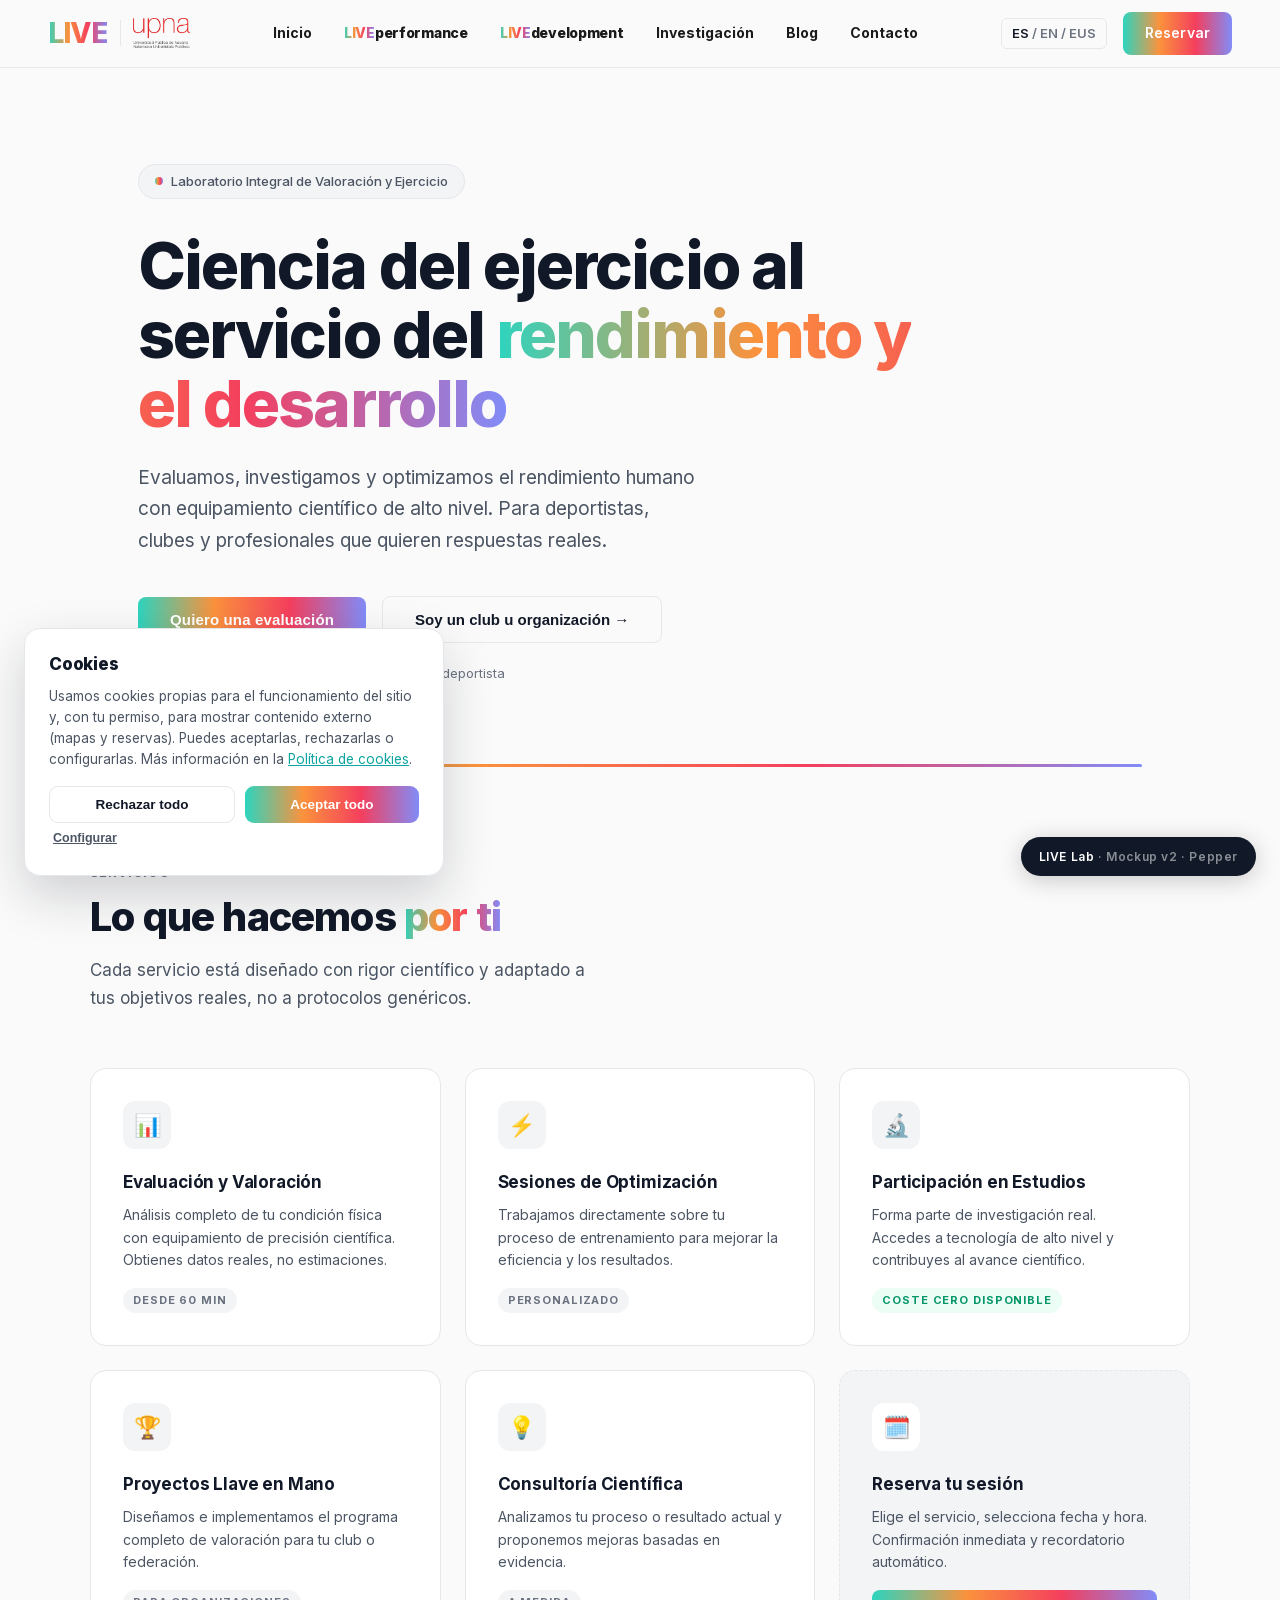
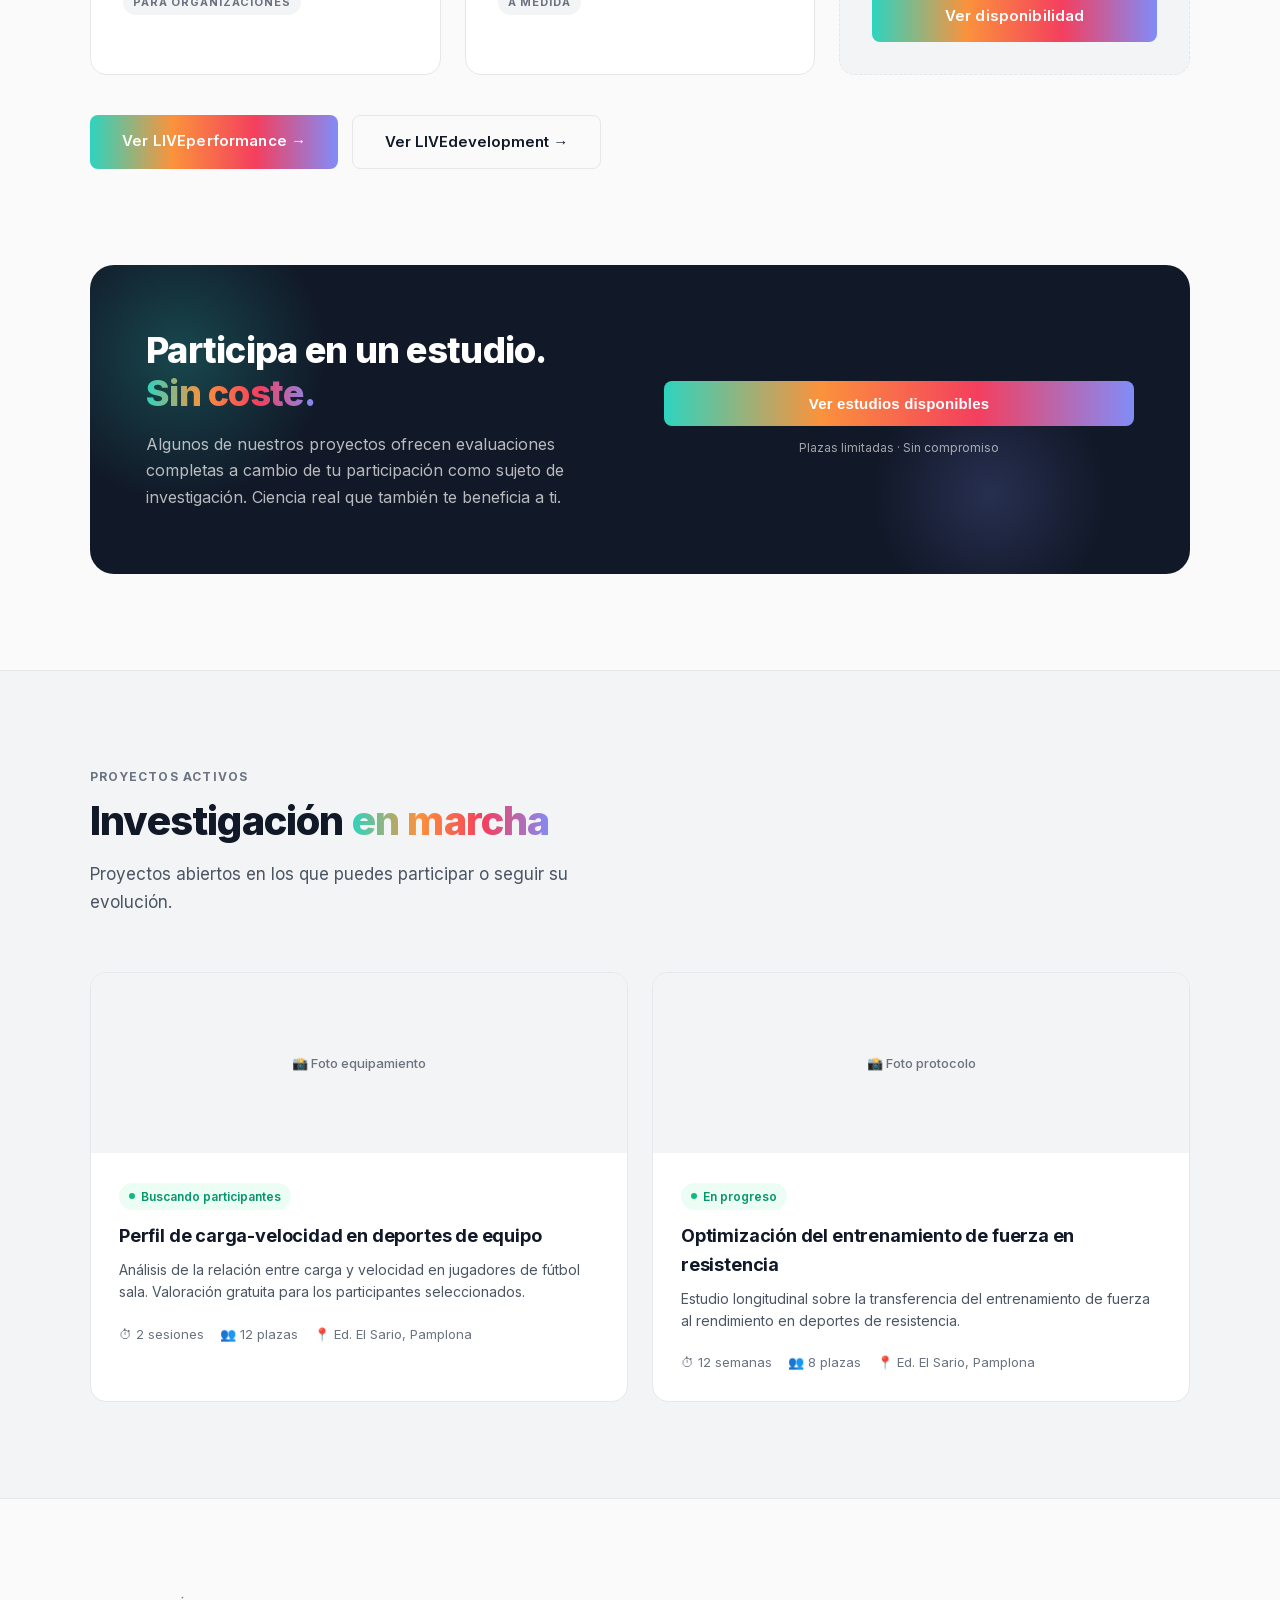
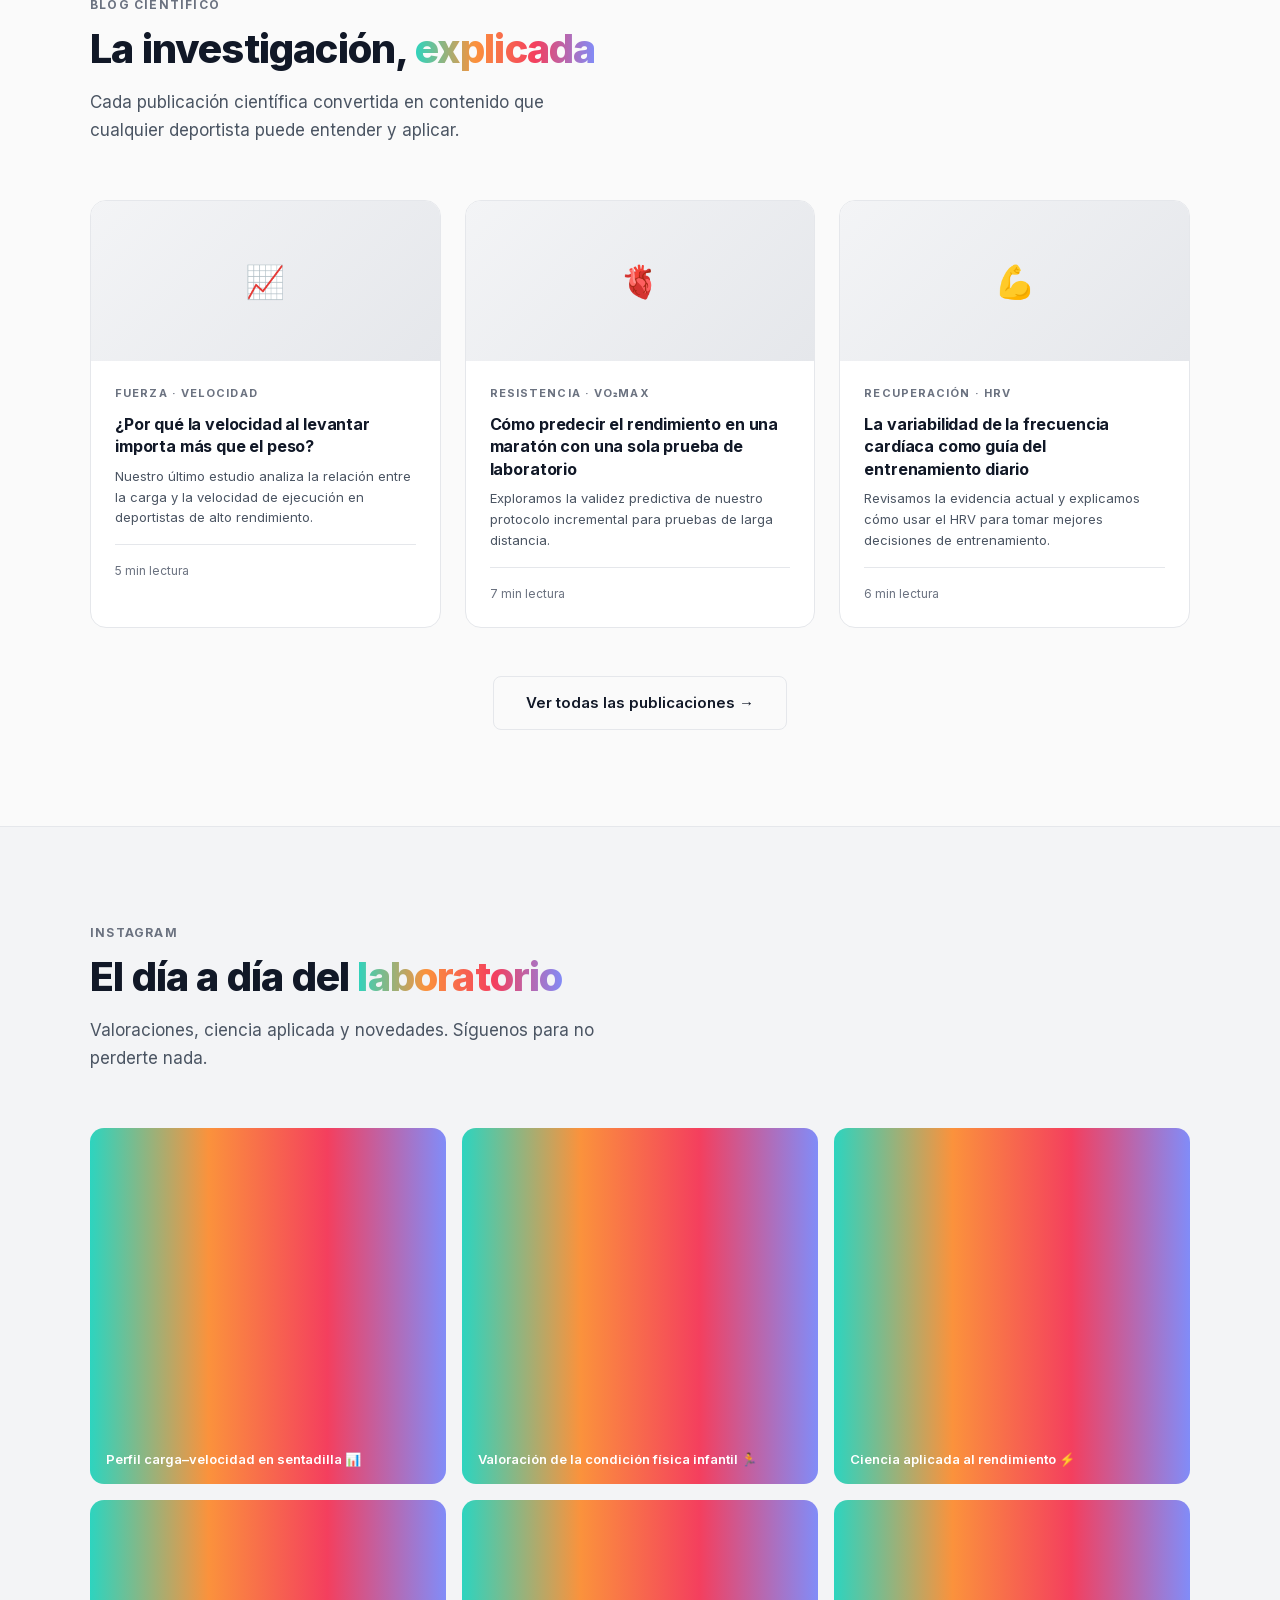
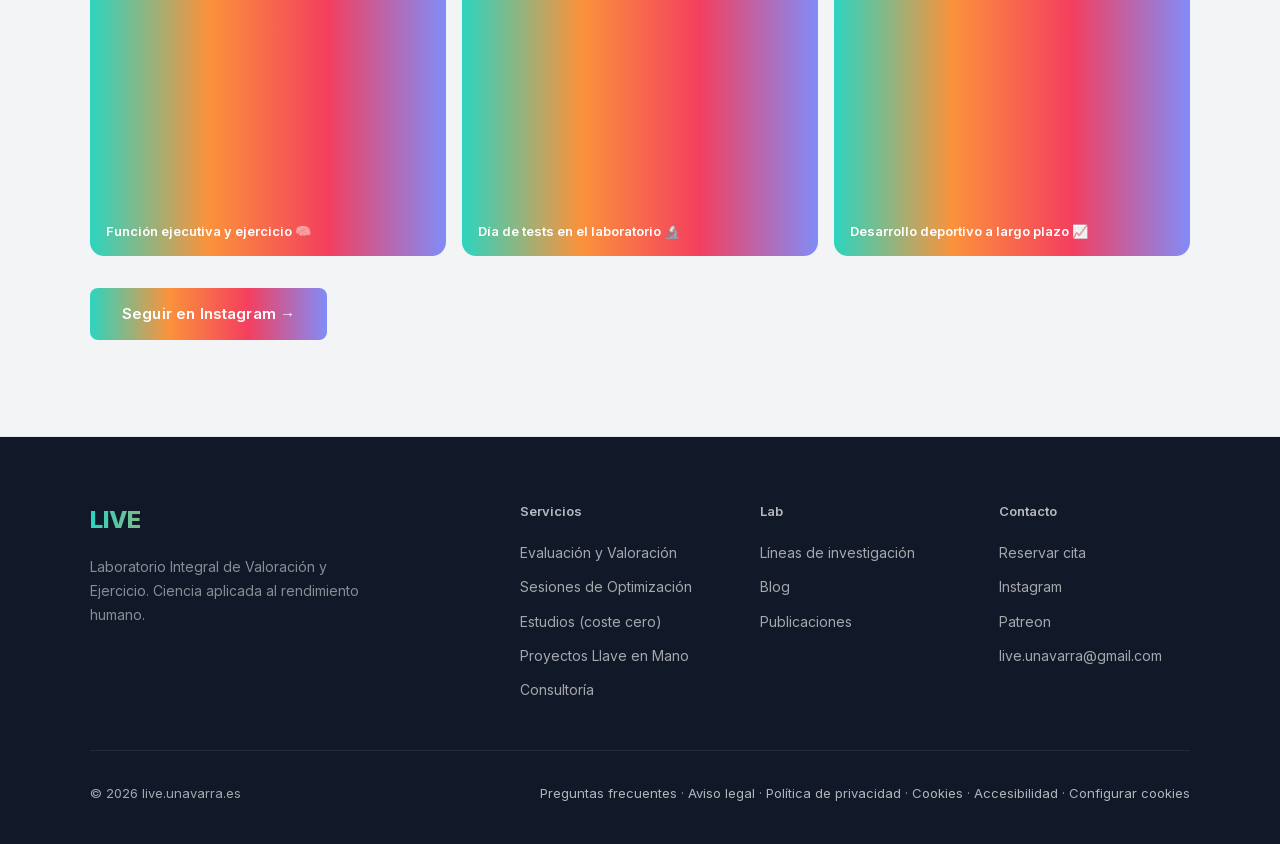
==== index.html @ 23953966 "Initial commit: sitio LIVE Lab (UPNA), bilingüe ES/EN Web estática para live.unavarra.es. noindex/no" ====
<!DOCTYPE html>
<html lang="es">
<head>
<meta charset="UTF-8">
<meta name="viewport" content="width=device-width, initial-scale=1.0">
<title>LIVE Lab · Valoración y rendimiento deportivo en Pamplona (Navarra)</title>
<meta name="description" content="Laboratorio Integral de Valoración y Ejercicio (UPNA). Valoración fisiológica, optimización del rendimiento, consultoría e investigación aplicada al deporte en Pamplona, Navarra.">
<meta name="robots" content="noindex,nofollow">
<meta name="theme-color" content="#2DD4BF">
<link rel="canonical" href="https://live.unavarra.es/">
<link rel="icon" href="favicon.svg" type="image/svg+xml">
<!-- Open Graph -->
<meta property="og:type" content="website">
<meta property="og:site_name" content="LIVE Lab">
<meta property="og:locale" content="es_ES">
<meta property="og:locale:alternate" content="en_US">
<meta property="og:url" content="https://live.unavarra.es/">
<meta property="og:title" content="LIVE Lab · Valoración y rendimiento deportivo en Pamplona">
<meta property="og:description" content="Ciencia aplicada al rendimiento humano: valoración fisiológica, optimización del rendimiento, consultoría e investigación. UPNA, Navarra.">
<meta property="og:image" content="https://live.unavarra.es/og-image.png">
<!-- Twitter -->
<meta name="twitter:card" content="summary_large_image">
<meta name="twitter:title" content="LIVE Lab · Valoración y rendimiento deportivo">
<meta name="twitter:description" content="Ciencia aplicada al rendimiento humano. Laboratorio Integral de Valoración y Ejercicio (UPNA), Pamplona.">
<meta name="twitter:image" content="https://live.unavarra.es/og-image.png">
<!-- Structured data -->
<script type="application/ld+json">
{
  "@context": "https://schema.org",
  "@graph": [
    {
      "@type": "SportsActivityLocation",
      "@id": "https://live.unavarra.es/#lab",
      "name": "LIVE Lab — Laboratorio Integral de Valoración y Ejercicio",
      "alternateName": "LIVE Lab",
      "url": "https://live.unavarra.es/",
      "image": "https://live.unavarra.es/og-image.png",
      "description": "Laboratorio de valoración fisiológica, optimización del rendimiento, consultoría e investigación aplicada al deporte.",
      "parentOrganization": { "@type": "CollegeOrUniversity", "name": "Universidad Pública de Navarra" },
      "address": {
        "@type": "PostalAddress",
        "streetAddress": "Campus de Arrosadía",
        "addressLocality": "Pamplona",
        "addressRegion": "Navarra",
        "postalCode": "31006",
        "addressCountry": "ES"
      },
      "areaServed": { "@type": "AdministrativeArea", "name": "Navarra" },
      "knowsLanguage": ["es", "en"]
    },
    {
      "@type": "WebSite",
      "@id": "https://live.unavarra.es/#website",
      "url": "https://live.unavarra.es/",
      "name": "LIVE Lab",
      "inLanguage": "es",
      "publisher": { "@id": "https://live.unavarra.es/#lab" }
    }
  ]
}
</script>
<link rel="stylesheet" href="fonts.css">
<link rel="manifest" href="site.webmanifest">
<link rel="apple-touch-icon" href="icon-180.png">
<style>
  *, *::before, *::after { box-sizing: border-box; margin: 0; padding: 0; }

  :root {
    --teal:    #2DD4BF;
    --orange:  #FB923C;
    --coral:   #F43F5E;
    --blue:    #818CF8;
    --white:   #FAFAFA;
    --gray-50: #F3F4F6;
    --gray-100:#E5E7EB;
    --gray-200:#E5E7EB;
    --gray-400:#6B7280;
    --gray-600:#4B5563;
    --gray-900:#111827;
    --gradient: linear-gradient(90deg, var(--teal), var(--orange), var(--coral), var(--blue));
  }

  html { scroll-behavior: smooth; }
  [id] { scroll-margin-top: 88px; }   /* offset for the sticky nav */

  body {
    font-family: 'Inter', sans-serif;
    background: var(--white);
    color: var(--gray-900);
    line-height: 1.6;
  }

  /* ── GRADIENT UTILS ── */
  .grad-text {
    background: var(--gradient);
    -webkit-background-clip: text;
    -webkit-text-fill-color: transparent;
    background-clip: text;
  }
  .grad-bar {
    height: 3px;
    background: var(--gradient);
    border-radius: 2px;
  }
  .grad-btn {
    background: var(--gradient);
    color: white;
    border: none;
    padding: 14px 32px;
    border-radius: 8px;
    font-size: 15px;
    font-weight: 600;
    cursor: pointer;
    letter-spacing: 0.01em;
    transition: opacity .2s;
  }
  .grad-btn:hover { opacity: .88; }

  /* ── NAV ── */
  nav {
    position: sticky;
    top: 0;
    z-index: 100;
    background: rgba(250,250,250,.92);
    backdrop-filter: blur(12px);
    border-bottom: 1px solid var(--gray-100);
    padding: 0 48px;
    display: flex;
    align-items: center;
    justify-content: space-between;
    height: 68px;
  }
  .nav-logo {
    font-size: 28px;
    font-weight: 800;
    letter-spacing: -0.03em;
    text-decoration: none;
  }
  .nav-brandlock { display: flex; align-items: center; gap: 12px; }
  .nav-divider { width: 1px; height: 26px; background: var(--gray-100); }
  .nav-upna { height: 30px; width: auto; display: block; }
  .nav-links {
    display: flex;
    gap: 32px;
    list-style: none;
    font-size: 14px;
    font-weight: 700;
    color: #1A1A1A;
  }
  .nav-links a { text-decoration: none; color: inherit; transition: color .15s; }
  .nav-links a:hover { color: var(--gray-900); }
  .nav-links a.nav-brand { font-weight: 800; letter-spacing: -.02em; }
  .nav-links a.nav-brand .sfx { color: #1A1A1A; }
  .nav-right {
    display: flex;
    align-items: center;
    gap: 16px;
  }
  .lang-toggle {
    font-size: 13px;
    font-weight: 600;
    color: var(--gray-400);
    cursor: pointer;
    padding: 4px 10px;
    border: 1px solid var(--gray-100);
    border-radius: 6px;
    user-select: none;
  }
  .lang-toggle .active { color: var(--gray-900); }
  /* hamburger (mobile only) */
  .nav-toggle {
    display: none;
    flex-direction: column;
    gap: 5px;
    background: none;
    border: none;
    cursor: pointer;
    padding: 8px;
  }
  .nav-toggle span {
    width: 22px; height: 2px;
    background: var(--gray-900);
    border-radius: 2px;
    transition: transform .25s, opacity .25s;
  }
  .nav-toggle.open span:nth-child(1) { transform: translateY(7px) rotate(45deg); }
  .nav-toggle.open span:nth-child(2) { opacity: 0; }
  .nav-toggle.open span:nth-child(3) { transform: translateY(-7px) rotate(-45deg); }

  /* ── HERO ── */
  .hero {
    padding: 96px 48px 80px;
    max-width: 1100px;
    margin: 0 auto;
  }
  .hero-badge {
    display: inline-flex;
    align-items: center;
    gap: 8px;
    background: var(--gray-50);
    border: 1px solid var(--gray-100);
    border-radius: 100px;
    padding: 6px 16px;
    font-size: 13px;
    font-weight: 500;
    color: var(--gray-600);
    margin-bottom: 32px;
  }
  .hero-badge::before {
    content: '';
    width: 8px; height: 8px;
    border-radius: 50%;
    background: var(--gradient);
  }
  .hero h1 {
    font-size: 64px;
    font-weight: 800;
    line-height: 1.08;
    letter-spacing: -0.03em;
    max-width: 780px;
    margin-bottom: 24px;
  }
  .hero p {
    font-size: 19px;
    color: var(--gray-600);
    max-width: 560px;
    margin-bottom: 40px;
    line-height: 1.65;
  }
  .hero-ctas {
    display: flex;
    gap: 16px;
    align-items: center;
    flex-wrap: wrap;
  }
  .btn-outline {
    padding: 14px 32px;
    border-radius: 8px;
    border: 1.5px solid var(--gray-200);
    background: transparent;
    font-size: 15px;
    font-weight: 600;
    color: var(--gray-900);
    cursor: pointer;
    transition: border-color .15s;
  }
  .btn-outline:hover { border-color: var(--gray-400); }
  .hero-note {
    margin-top: 20px;
    font-size: 13px;
    color: var(--gray-400);
    display: flex;
    align-items: center;
    gap: 6px;
  }

  /* ── GRAD DIVIDER ── */
  .section-divider {
    max-width: 1100px;
    margin: 0 auto;
    padding: 0 48px;
  }

  /* ── SECTIONS ── */
  section {
    padding: 96px 48px;
  }
  .section-inner {
    max-width: 1100px;
    margin: 0 auto;
  }
  /* ── INSTAGRAM FEED ── */
  .ig-grid { display: grid; grid-template-columns: repeat(3, 1fr); gap: 16px; }
  .ig-item { position: relative; aspect-ratio: 1/1; border-radius: 14px; overflow: hidden; display: block; background: var(--gray-100); text-decoration: none; }
  .ig-item img { width: 100%; height: 100%; object-fit: cover; display: block; transition: transform .3s; }
  .ig-item:hover img { transform: scale(1.04); }
  .ig-ph { width: 100%; height: 100%; display: flex; align-items: flex-end; padding: 16px; color: #fff; font-size: 13px; font-weight: 600; line-height: 1.4; background: var(--gradient); }
  .ig-item .ig-cap { position: absolute; inset: 0; display: flex; align-items: flex-end; padding: 14px; font-size: 12px; line-height: 1.4; color: #fff; background: linear-gradient(to top, rgba(0,0,0,.55), rgba(0,0,0,0) 55%); opacity: 0; transition: opacity .2s; }
  .ig-item:hover .ig-cap { opacity: 1; }
  @media (max-width: 560px) { .ig-grid { grid-template-columns: repeat(2, 1fr); } }
  .section-label {
    font-size: 12px;
    font-weight: 700;
    letter-spacing: 0.1em;
    text-transform: uppercase;
    color: var(--gray-400);
    margin-bottom: 12px;
  }
  .section-title {
    font-size: 40px;
    font-weight: 800;
    letter-spacing: -0.02em;
    line-height: 1.15;
    margin-bottom: 16px;
  }
  .section-sub {
    font-size: 17px;
    color: var(--gray-600);
    max-width: 520px;
    margin-bottom: 56px;
    line-height: 1.65;
  }

  /* ── SERVICES ── */
  .services-grid {
    display: grid;
    grid-template-columns: repeat(3, 1fr);
    gap: 24px;
  }
  .service-card {
    background: white;
    border: 1px solid var(--gray-100);
    border-radius: 16px;
    padding: 32px;
    transition: box-shadow .2s, transform .2s;
    cursor: pointer;
  }
  .service-card:hover {
    box-shadow: 0 8px 32px rgba(0,0,0,.06);
    transform: translateY(-2px);
  }
  .service-icon {
    width: 48px; height: 48px;
    border-radius: 12px;
    background: var(--gray-50);
    display: flex;
    align-items: center;
    justify-content: center;
    font-size: 22px;
    margin-bottom: 20px;
  }
  .service-card h3 {
    font-size: 17px;
    font-weight: 700;
    margin-bottom: 8px;
    letter-spacing: -0.01em;
  }
  .service-card p {
    font-size: 14px;
    color: var(--gray-600);
    line-height: 1.6;
  }
  .service-tag {
    display: inline-block;
    margin-top: 16px;
    font-size: 11px;
    font-weight: 700;
    letter-spacing: 0.08em;
    text-transform: uppercase;
    padding: 4px 10px;
    border-radius: 100px;
    background: var(--gray-50);
    color: var(--gray-400);
  }
  .service-tag.free {
    background: #ECFDF5;
    color: #059669;
  }

  /* ── COSTE CERO BANNER ── */
  .zero-cost {
    background: var(--gray-900);
    color: white;
    border-radius: 24px;
    padding: 64px 56px;
    display: grid;
    grid-template-columns: 1fr 1fr;
    gap: 48px;
    align-items: center;
    max-width: 1100px;
    margin: 0 auto;
    position: relative;
    overflow: hidden;
  }
  .zero-cost::before {
    content: '';
    position: absolute;
    top: -60px; left: -60px;
    width: 300px; height: 300px;
    background: radial-gradient(circle, rgba(45,212,191,.25) 0%, transparent 70%);
  }
  .zero-cost::after {
    content: '';
    position: absolute;
    bottom: -40px; right: 80px;
    width: 240px; height: 240px;
    background: radial-gradient(circle, rgba(129,140,248,.2) 0%, transparent 70%);
  }
  .zero-cost h2 {
    font-size: 36px;
    font-weight: 800;
    letter-spacing: -0.02em;
    line-height: 1.2;
    position: relative;
    z-index: 1;
  }
  .zero-cost p {
    font-size: 16px;
    color: rgba(255,255,255,.7);
    margin-top: 16px;
    line-height: 1.65;
    position: relative;
    z-index: 1;
  }
  .zero-cost-right {
    position: relative;
    z-index: 1;
  }
  .zero-cost-right .grad-btn {
    width: 100%;
    text-align: center;
    display: block;
    margin-bottom: 12px;
  }
  .zero-cost-right small {
    display: block;
    text-align: center;
    font-size: 12px;
    color: rgba(255,255,255,.62);
  }

  /* ── PROJECTS ── */
  .projects-grid {
    display: grid;
    grid-template-columns: repeat(2, 1fr);
    gap: 24px;
  }
  .project-card {
    border: 1px solid var(--gray-100);
    border-radius: 16px;
    overflow: hidden;
    background: white;
    transition: box-shadow .2s;
  }
  .project-card:hover { box-shadow: 0 8px 32px rgba(0,0,0,.06); }
  .project-img {
    height: 180px;
    background: var(--gray-50);
    display: flex;
    align-items: center;
    justify-content: center;
    color: var(--gray-400);
    font-size: 13px;
    font-weight: 500;
  }
  .project-body { padding: 28px; }
  .project-status {
    display: inline-flex;
    align-items: center;
    gap: 6px;
    font-size: 12px;
    font-weight: 600;
    color: #059669;
    background: #ECFDF5;
    padding: 4px 10px;
    border-radius: 100px;
    margin-bottom: 12px;
  }
  .project-status::before {
    content: '';
    width: 6px; height: 6px;
    border-radius: 50%;
    background: #10B981;
    animation: pulse 1.5s infinite;
  }
  @keyframes pulse {
    0%,100% { opacity: 1; }
    50% { opacity: .4; }
  }
  .project-body h3 {
    font-size: 18px;
    font-weight: 700;
    letter-spacing: -0.01em;
    margin-bottom: 8px;
  }
  .project-body p {
    font-size: 14px;
    color: var(--gray-600);
    line-height: 1.6;
    margin-bottom: 20px;
  }
  .project-meta {
    display: flex;
    gap: 16px;
    font-size: 13px;
    color: var(--gray-400);
    flex-wrap: wrap;
  }

  /* ── BLOG ── */
  .blog-grid {
    display: grid;
    grid-template-columns: repeat(3, 1fr);
    gap: 24px;
  }
  .blog-card {
    border-radius: 16px;
    overflow: hidden;
    background: white;
    border: 1px solid var(--gray-100);
    transition: box-shadow .2s;
  }
  .blog-card:hover { box-shadow: 0 8px 32px rgba(0,0,0,.06); }
  .blog-img {
    height: 160px;
    background: linear-gradient(135deg, var(--gray-50) 0%, var(--gray-100) 100%);
    display: flex;
    align-items: center;
    justify-content: center;
    font-size: 32px;
  }
  .blog-body { padding: 24px; }
  .blog-tag {
    font-size: 11px;
    font-weight: 700;
    letter-spacing: 0.1em;
    text-transform: uppercase;
    color: var(--gray-400);
    margin-bottom: 10px;
  }
  .blog-body h3 {
    font-size: 16px;
    font-weight: 700;
    letter-spacing: -0.01em;
    margin-bottom: 8px;
    line-height: 1.4;
  }
  .blog-body p {
    font-size: 13px;
    color: var(--gray-600);
    line-height: 1.6;
    margin-bottom: 16px;
  }
  .blog-footer {
    display: flex;
    justify-content: space-between;
    align-items: center;
    font-size: 12px;
    color: var(--gray-400);
    padding-top: 16px;
    border-top: 1px solid var(--gray-100);
  }

  /* ── FOOTER ── */
  footer {
    background: var(--gray-900);
    color: white;
    padding: 64px 48px 40px;
  }
  .footer-inner {
    max-width: 1100px;
    margin: 0 auto;
  }
  .footer-top {
    display: grid;
    grid-template-columns: 2fr 1fr 1fr 1fr;
    gap: 48px;
    padding-bottom: 48px;
    border-bottom: 1px solid rgba(255,255,255,.08);
  }
  .footer-logo {
    font-size: 24px;
    font-weight: 800;
    letter-spacing: -0.02em;
    margin-bottom: 16px;
  }
  .footer-desc {
    font-size: 14px;
    color: rgba(255,255,255,.5);
    line-height: 1.7;
    max-width: 280px;
  }
  .footer-col h4 {
    font-size: 13px;
    font-weight: 600;
    margin-bottom: 20px;
    color: rgba(255,255,255,.7);
  }
  .footer-col ul {
    list-style: none;
    display: flex;
    flex-direction: column;
    gap: 12px;
  }
  .footer-col ul li {
    font-size: 14px;
    color: rgba(255,255,255,.62);
    cursor: pointer;
    transition: color .15s;
  }
  .footer-col ul li:hover { color: white; }
  .footer-col ul li a { color: inherit; text-decoration: none; }
  .footer-col ul li a:hover { color: white; }
  .footer-bottom {
    padding-top: 32px;
    display: flex;
    justify-content: space-between;
    align-items: center;
    gap: 16px;
    flex-wrap: wrap;
    font-size: 13px;
    color: rgba(255,255,255,.62);
  }
  .footer-bottom a { color: rgba(255,255,255,.68); text-decoration: none; }
  .footer-bottom a:hover { color: #fff; text-decoration: underline; }

  /* ── MOCKUP LABEL ── */
  .mockup-label {
    position: fixed;
    bottom: 24px;
    right: 24px;
    background: var(--gray-900);
    color: white;
    padding: 10px 18px;
    border-radius: 100px;
    font-size: 12px;
    font-weight: 600;
    letter-spacing: 0.05em;
    box-shadow: 0 4px 24px rgba(0,0,0,.2);
    z-index: 999;
  }
  .mockup-label span { opacity: .5; }

  /* ════════ RESPONSIVE ════════ */
  @media (max-width: 900px) {
    nav { padding: 0 24px; }
    .nav-toggle { display: flex; }
    .nav-links {
      position: absolute;
      top: 68px; left: 0; right: 0;
      flex-direction: column;
      gap: 0;
      background: var(--white);
      border-bottom: 1px solid var(--gray-100);
      padding: 8px 0;
      display: none;
    }
    .nav-links.open { display: flex; }
    .nav-links li { padding: 0; }
    .nav-links a { display: block; padding: 14px 24px; }
    .nav-links a:hover { background: var(--gray-50); }

    .hero { padding: 64px 24px 56px; }
    .hero h1 { font-size: 40px; }
    .hero p { font-size: 17px; }
    .section-divider { padding: 0 24px; }
    section { padding: 64px 24px; }
    .section-title { font-size: 30px; }
    .section-sub { margin-bottom: 40px; }
    .services-grid { grid-template-columns: repeat(2, 1fr); }
    .zero-cost { grid-template-columns: 1fr; padding: 40px 32px; gap: 28px; }
    .zero-cost h2 { font-size: 28px; }
    .projects-grid { grid-template-columns: 1fr; }
    .blog-grid { grid-template-columns: 1fr; }
    footer { padding: 56px 24px 32px; }
    .footer-top { grid-template-columns: 1fr 1fr; gap: 32px; }
  }
  @media (max-width: 560px) {
    .hero h1 { font-size: 32px; }
    .hero-ctas { flex-direction: column; align-items: stretch; }
    .hero-ctas .grad-btn, .hero-ctas .btn-outline { width: 100%; }
    .services-grid { grid-template-columns: 1fr; }
    .footer-top { grid-template-columns: 1fr; gap: 28px; }
    .footer-bottom { flex-direction: column; align-items: flex-start; gap: 8px; }
    .mockup-label { bottom: 16px; right: 16px; }
  }
</style>
</head>
<body>
<a href="#top" class="skip-link">Saltar al contenido</a>
<style>.skip-link{position:absolute;left:-9999px;top:0;background:#111827;color:#fff;padding:10px 16px;border-radius:0 0 8px 0;font-size:14px;font-weight:700;z-index:10000;text-decoration:none;}.skip-link:focus{left:0;}</style>

<!-- NAV -->
<nav>
  <div class="nav-brandlock">
    <a href="#top" class="nav-logo grad-text">LIVE</a>
    <span class="nav-divider"></span>
    <img class="nav-upna" src="upna-logo.png" alt="Universidad Pública de Navarra">
  </div>
  <ul class="nav-links" id="navLinks">
    <li><a href="#top" data-i18n="nav.home">Inicio</a></li>
    <li><a href="performance.html" class="nav-brand"><span class="grad-text">LIVE</span><span class="sfx">performance</span></a></li>
    <li><a href="development.html" class="nav-brand"><span class="grad-text">LIVE</span><span class="sfx">development</span></a></li>    <li><a href="#proyectos" data-i18n="nav.research">Investigación</a></li>
    <li><a href="#blog" data-i18n="nav.blog">Blog</a></li>
    <li><a href="contacto.html" data-i18n="nav.contact">Contacto</a></li>
  </ul>
  <div class="nav-right">
    <div class="lang-toggle" id="langToggle" title="Cambiar idioma / Switch language">
      <span class="active" data-lang="es">ES</span> / <span data-lang="en">EN</span> / <span data-lang="eu">EUS</span>
    </div>
    <a href="reservas.html" class="grad-btn" style="padding: 10px 22px; font-size: 14px; display:inline-block; text-decoration:none;" data-i18n="nav.book">Reservar</a>
    <button class="nav-toggle" id="navToggle" aria-label="Menú" aria-expanded="false" aria-controls="navLinks"><span></span><span></span><span></span></button>
  </div>
</nav>

<!-- HERO -->
<div class="hero" id="top">
  <div class="hero-badge" data-i18n="hero.badge">Laboratorio Integral de Valoración y Ejercicio</div>
  <h1 data-i18n="hero.h1">Ciencia del ejercicio al servicio del <span class="grad-text">rendimiento y el desarrollo</span></h1>
  <p data-i18n="hero.p">Evaluamos, investigamos y optimizamos el rendimiento humano con equipamiento científico de alto nivel. Para deportistas, clubes y profesionales que quieren respuestas reales.</p>
  <div class="hero-ctas">
    <button class="grad-btn" data-i18n="hero.cta1">Quiero una evaluación</button>
    <button class="btn-outline" data-i18n="hero.cta2">Soy un club u organización →</button>
  </div>
  <div class="hero-note" data-i18n="hero.note">
    ✦ Algunos estudios tienen <strong style="color:var(--gray-900); margin: 0 4px">coste cero</strong> para el deportista
  </div>
</div>

<div class="section-divider"><div class="grad-bar"></div></div>

<!-- SERVICIOS -->
<section id="servicios">
  <div class="section-inner">
    <div class="section-label" data-i18n="serv.label">Servicios</div>
    <div class="section-title" data-i18n="serv.title">Lo que hacemos <span class="grad-text">por ti</span></div>
    <div class="section-sub" data-i18n="serv.sub">Cada servicio está diseñado con rigor científico y adaptado a tus objetivos reales, no a protocolos genéricos.</div>

    <div class="services-grid">
      <div class="service-card">
        <div class="service-icon">📊</div>
        <h3 data-i18n="serv.1.h">Evaluación y Valoración</h3>
        <p data-i18n="serv.1.p">Análisis completo de tu condición física con equipamiento de precisión científica. Obtienes datos reales, no estimaciones.</p>
        <div class="service-tag" data-i18n="serv.1.tag">Desde 60 min</div>
      </div>
      <div class="service-card">
        <div class="service-icon">⚡</div>
        <h3 data-i18n="serv.2.h">Sesiones de Optimización</h3>
        <p data-i18n="serv.2.p">Trabajamos directamente sobre tu proceso de entrenamiento para mejorar la eficiencia y los resultados.</p>
        <div class="service-tag" data-i18n="serv.2.tag">Personalizado</div>
      </div>
      <div class="service-card">
        <div class="service-icon">🔬</div>
        <h3 data-i18n="serv.3.h">Participación en Estudios</h3>
        <p data-i18n="serv.3.p">Forma parte de investigación real. Accedes a tecnología de alto nivel y contribuyes al avance científico.</p>
        <div class="service-tag free" data-i18n="serv.3.tag">Coste cero disponible</div>
      </div>
      <div class="service-card">
        <div class="service-icon">🏆</div>
        <h3 data-i18n="serv.4.h">Proyectos Llave en Mano</h3>
        <p data-i18n="serv.4.p">Diseñamos e implementamos el programa completo de valoración para tu club o federación.</p>
        <div class="service-tag" data-i18n="serv.4.tag">Para organizaciones</div>
      </div>
      <div class="service-card">
        <div class="service-icon">💡</div>
        <h3 data-i18n="serv.5.h">Consultoría Científica</h3>
        <p data-i18n="serv.5.p">Analizamos tu proceso o resultado actual y proponemos mejoras basadas en evidencia.</p>
        <div class="service-tag" data-i18n="serv.5.tag">A medida</div>
      </div>
      <div class="service-card" style="border: 1.5px dashed var(--gray-100); background: var(--gray-50);">
        <div class="service-icon" style="background: white;">🗓️</div>
        <h3 data-i18n="serv.6.h">Reserva tu sesión</h3>
        <p data-i18n="serv.6.p">Elige el servicio, selecciona fecha y hora. Confirmación inmediata y recordatorio automático.</p>
        <a href="reservas.html" class="grad-btn" style="margin-top: 16px; width: 100%; display:inline-block; text-align:center; text-decoration:none; box-sizing:border-box;" data-i18n="serv.6.btn">Ver disponibilidad</a>
      </div>
    </div>
    <div style="margin-top: 40px; display: flex; gap: 14px; flex-wrap: wrap;">
      <a href="performance.html" class="grad-btn" style="display:inline-block; text-decoration:none;" data-i18n="serv.cta1">Ver LIVEperformance →</a>
      <a href="development.html" class="btn-outline" style="display:inline-block; text-decoration:none;" data-i18n="serv.cta2">Ver LIVEdevelopment →</a>
    </div>
  </div>
</section>

<!-- COSTE CERO BANNER -->
<section style="padding: 0 48px 96px;">
  <div class="zero-cost">
    <div>
      <h2 data-i18n="zero.h">Participa en un estudio.<br><span class="grad-text">Sin coste.</span></h2>
      <p data-i18n="zero.p">Algunos de nuestros proyectos ofrecen evaluaciones completas a cambio de tu participación como sujeto de investigación. Ciencia real que también te beneficia a ti.</p>
    </div>
    <div class="zero-cost-right">
      <button class="grad-btn" data-i18n="zero.btn">Ver estudios disponibles</button>
      <small data-i18n="zero.small">Plazas limitadas · Sin compromiso</small>
    </div>
  </div>
</section>

<!-- PROYECTOS ACTIVOS -->
<section id="proyectos" style="background: var(--gray-50); border-top: 1px solid var(--gray-100); border-bottom: 1px solid var(--gray-100);">
  <div class="section-inner">
    <div class="section-label" data-i18n="proj.label">Proyectos activos</div>
    <div class="section-title" data-i18n="proj.title">Investigación <span class="grad-text">en marcha</span></div>
    <div class="section-sub" data-i18n="proj.sub">Proyectos abiertos en los que puedes participar o seguir su evolución.</div>

    <div class="projects-grid">
      <div class="project-card">
        <div class="project-img" data-i18n="proj.1.img">📸 Foto equipamiento</div>
        <div class="project-body">
          <div class="project-status" data-i18n="proj.1.status">Buscando participantes</div>
          <h3 data-i18n="proj.1.h">Perfil de carga-velocidad en deportes de equipo</h3>
          <p data-i18n="proj.1.p">Análisis de la relación entre carga y velocidad en jugadores de fútbol sala. Valoración gratuita para los participantes seleccionados.</p>
          <div class="project-meta">
            <span data-i18n="proj.1.m1">⏱ 2 sesiones</span>
            <span data-i18n="proj.1.m2">👥 12 plazas</span>
            <span>📍 Ed. El Sario, Pamplona</span>
          </div>
        </div>
      </div>
      <div class="project-card">
        <div class="project-img" data-i18n="proj.2.img">📸 Foto protocolo</div>
        <div class="project-body">
          <div class="project-status" data-i18n="proj.2.status">En progreso</div>
          <h3 data-i18n="proj.2.h">Optimización del entrenamiento de fuerza en resistencia</h3>
          <p data-i18n="proj.2.p">Estudio longitudinal sobre la transferencia del entrenamiento de fuerza al rendimiento en deportes de resistencia.</p>
          <div class="project-meta">
            <span data-i18n="proj.2.m1">⏱ 12 semanas</span>
            <span data-i18n="proj.2.m2">👥 8 plazas</span>
            <span>📍 Ed. El Sario, Pamplona</span>
          </div>
        </div>
      </div>
    </div>
  </div>
</section>

<!-- BLOG -->
<section id="blog">
  <div class="section-inner">
    <div class="section-label" data-i18n="blog.label">Blog científico</div>
    <div class="section-title" data-i18n="blog.title">La investigación, <span class="grad-text">explicada</span></div>
    <div class="section-sub" data-i18n="blog.sub">Cada publicación científica convertida en contenido que cualquier deportista puede entender y aplicar.</div>

    <div class="blog-grid">
      <div class="blog-card">
        <div class="blog-img">📈</div>
        <div class="blog-body">
          <div class="blog-tag" data-i18n="blog.1.tag">Fuerza · Velocidad</div>
          <h3 data-i18n="blog.1.h">¿Por qué la velocidad al levantar importa más que el peso?</h3>
          <p data-i18n="blog.1.p">Nuestro último estudio analiza la relación entre la carga y la velocidad de ejecución en deportistas de alto rendimiento.</p>
          <div class="blog-footer">
            <span data-i18n="blog.read5">5 min lectura</span>
          </div>
        </div>
      </div>
      <div class="blog-card">
        <div class="blog-img">🫀</div>
        <div class="blog-body">
          <div class="blog-tag" data-i18n="blog.2.tag">Resistencia · VO₂max</div>
          <h3 data-i18n="blog.2.h">Cómo predecir el rendimiento en una maratón con una sola prueba de laboratorio</h3>
          <p data-i18n="blog.2.p">Exploramos la validez predictiva de nuestro protocolo incremental para pruebas de larga distancia.</p>
          <div class="blog-footer">
            <span data-i18n="blog.read7">7 min lectura</span>
          </div>
        </div>
      </div>
      <div class="blog-card">
        <div class="blog-img">💪</div>
        <div class="blog-body">
          <div class="blog-tag" data-i18n="blog.3.tag">Recuperación · HRV</div>
          <h3 data-i18n="blog.3.h">La variabilidad de la frecuencia cardíaca como guía del entrenamiento diario</h3>
          <p data-i18n="blog.3.p">Revisamos la evidencia actual y explicamos cómo usar el HRV para tomar mejores decisiones de entrenamiento.</p>
          <div class="blog-footer">
            <span data-i18n="blog.read6">6 min lectura</span>
          </div>
        </div>
      </div>
    </div>

    <div style="text-align: center; margin-top: 48px;">
      <a href="blog.html" class="btn-outline" style="display:inline-block; text-decoration:none;" data-i18n="blog.all">Ver todas las publicaciones →</a>
    </div>
  </div>
</section>

<!-- INSTAGRAM FEED -->
<section id="instagram" style="background: var(--gray-50); border-top: 1px solid var(--gray-100); border-bottom: 1px solid var(--gray-100);">
  <div class="section-inner">
    <div class="section-label" data-i18n="ig.label">Instagram</div>
    <div class="section-title" data-i18n="ig.title">El día a día del <span class="grad-text">laboratorio</span></div>
    <div class="section-sub" data-i18n="ig.sub">Valoraciones, ciencia aplicada y novedades. Síguenos para no perderte nada.</div>
    <div class="ig-grid" id="ig-grid"></div>
    <div style="margin-top: 32px;">
      <a class="grad-btn" id="ig-follow" href="https://instagram.com/live.lab" target="_blank" rel="noopener" style="display:inline-block; text-decoration:none;" data-i18n="ig.follow">Seguir en Instagram →</a>
    </div>
  </div>
</section>

<!-- FOOTER -->
<footer id="contacto">
  <div class="footer-inner">
    <div class="footer-top">
      <div>
        <div class="footer-logo grad-text">LIVE</div>
        <p class="footer-desc" data-i18n="foot.desc">Laboratorio Integral de Valoración y Ejercicio. Ciencia aplicada al rendimiento humano.</p>
      </div>
      <div class="footer-col">
        <h4 data-i18n="foot.servicesH">Servicios</h4>
        <ul>
          <li data-i18n="serv.1.h">Evaluación y Valoración</li>
          <li data-i18n="serv.2.h">Sesiones de Optimización</li>
          <li data-i18n="foot.studies">Estudios (coste cero)</li>
          <li data-i18n="serv.4.h">Proyectos Llave en Mano</li>
          <li data-i18n="foot.consulting">Consultoría</li>
        </ul>
      </div>
      <div class="footer-col">
        <h4 data-i18n="foot.labH">Lab</h4>
        <ul>
          <li data-i18n="foot.lines">Líneas de investigación</li>
          <li data-i18n="nav.blog">Blog</li>
          <li data-i18n="foot.pubs">Publicaciones</li>
        </ul>
      </div>
      <div class="footer-col">
        <h4 data-i18n="nav.contact">Contacto</h4>
        <ul>
          <li data-i18n="foot.book">Reservar cita</li>
          <li>Instagram</li>
          <li>Patreon</li>
          <li><a href="mailto:live.unavarra@gmail.com">live.unavarra@gmail.com</a></li>
        </ul>
      </div>
    </div>
    <div class="footer-bottom">
      <span>© 2026 live.unavarra.es</span>
      <span data-i18n="foot.legal"><a href="faq.html">Preguntas frecuentes</a> · <a href="legal.html#aviso-legal">Aviso legal</a> · <a href="legal.html#privacidad">Política de privacidad</a> · <a href="legal.html#cookies">Cookies</a> · <a href="legal.html#accesibilidad">Accesibilidad</a> · <a href="#" data-cookie-settings>Configurar cookies</a></span>
    </div>
  </div>
</footer>

<div class="mockup-label">LIVE Lab <span>· Mockup v2 · Pepper</span></div>

<script>
  // ── i18n (ES default; EN/EU translations) ──────────────────────────────
  const I18N = {
    eu: {
      "nav.home":"Hasiera", "nav.services":"Zerbitzuak", "nav.projects":"Proiektuak", "nav.equipment":"Ekipamendua",
      "nav.research":"Ikerketa", "nav.blog":"Bloga", "nav.contact":"Harremanetarako", "nav.book":"Erreserbatu",
      "hero.badge":"Balorazio eta Ariketarako Laborategi Integratua",
      "hero.h1":"Ariketa zientzia <span class=\"grad-text\">errendimenduaren eta garapenaren zerbitzura</span>",
      "hero.p":"Giza errendimendua baloratu, ikertu eta optimizatzen dugu goi-mailako ekipamendu zientifikoarekin. Erantzun errealak nahi dituzten kirolari, kluben eta profesionalentzat.",
      "hero.cta1":"Balorazio bat nahi dut", "hero.cta2":"Klub edo erakunde bat naiz →",
      "hero.note":"✦ Ikasketa batzuk <strong style=\"color:var(--gray-900); margin: 0 4px\">kostu zerorekin</strong> dira kirolariarentzat",
      "serv.label":"Zerbitzuak", "serv.title":"Zuretzat egiten duguna <span class=\"grad-text\">zuretzat</span>",
      "serv.sub":"Zerbitzu bakoitza zorroztasun zientifikoarekin eraikia dago eta zure benetako helburuetara egokitua, protokolo generikoetara ez.",
      "serv.1.h":"Ebaluazioa eta Balorazioa", "serv.1.p":"Zure kondizio fisikoaren azterketa osoa, zehaztasun zientifikoko ekipamenduarekin. Datu errealak lortzen dituzu, ez estimazioak.", "serv.1.tag":"60 min-tik aurrera",
      "serv.2.h":"Optimizazio-saioak", "serv.2.p":"Zure entrenamendu-prozesuan zuzenean lan egiten dugu, eraginkortasuna eta emaitzak hobetzeko.", "serv.2.tag":"Pertsonalizatua",
      "serv.3.h":"Ikerketetan Parte-hartzea", "serv.3.p":"Benetako ikerketaren parte izan. Goi-mailako teknologiarako sarbidea duzu eta aurrerapen zientifikora ekarpena egiten duzu.", "serv.3.tag":"Kostu zero eskuragarri",
      "serv.4.h":"Giltza Eskuan Proiektuak", "serv.4.p":"Zure klub edo federaziorako balorazio-programa osoa diseinatu eta ezartzen dugu.", "serv.4.tag":"Erakundeentzat",
      "serv.5.h":"Aholkularitza Zientifikoa", "serv.5.p":"Zure prozesu edo emaitza egungoa aztertzen dugu eta ebidentzian oinarritutako hobekuntzak proposatzen ditugu.", "serv.5.tag":"Neurrira",
      "serv.6.h":"Erreserbatu zure saioa", "serv.6.p":"Aukeratu zerbitzua, hautatu data eta ordua. Berrespen berehalakoa eta gogorarazpen automatikoa.", "serv.6.btn":"Eskuragarritasuna ikusi",
      "serv.cta1":"LIVEperformance ikusi →", "serv.cta2":"LIVEdevelopment ikusi →",
      "ig.label":"Instagram", "ig.title":"Laborategiko <span class=\"grad-text\">eguneroko</span> bizitza", "ig.sub":"Balorazioak, zientzia aplikatua eta berriak. Jarraitu guri ezer galdu nahi ez baduzu.", "ig.follow":"Instagramen jarraitu →",
      "zero.h":"Ikerketa batean parte hartu.<br><span class=\"grad-text\">Kosturik gabe.</span>",
      "zero.p":"Gure proiektu batzuek balorazio osoak eskaintzen dituzte zure parte-hartzearen truke ikerketako subjektu gisa. Zuri ere onura ekartzen dizun benetako zientzia.",
      "zero.btn":"Eskuragarri dauden ikerketak ikusi", "zero.small":"Leku mugatuak · Konpromisorik gabe",
      "proj.label":"Proiektu aktiboak", "proj.title":"Ikerketa <span class=\"grad-text\">martxan</span>",
      "proj.sub":"Parte hartu edo jarraipena egin dezakezun proiektu irekiak.",
      "proj.1.img":"📸 Ekipamenduaren argazkia", "proj.1.status":"Parte-hartzaileak bilatzen",
      "proj.1.h":"Karga-abiadura profila talde-kiroletan", "proj.1.p":"Futbol saloiko jokalarien karga eta abiadura erlazioaren azterketa. Doako balorazioa hautatutako parte-hartzaileentzat.",
      "proj.1.m1":"⏱ 2 saio", "proj.1.m2":"👥 12 leku",
      "proj.2.img":"📸 Protokoloaren argazkia", "proj.2.status":"Martxan",
      "proj.2.h":"Indar-entrenamenduaren optimizazioa erresistentzian", "proj.2.p":"Indar-entrenamenduak erresistentzia-kiroletako errendimendura duen transferentziari buruzko ikerketa longitudinala.",
      "proj.2.m1":"⏱ 12 aste", "proj.2.m2":"👥 8 leku",
      "blog.label":"Zientzia bloga", "blog.title":"Ikerketa, <span class=\"grad-text\">azalduta</span>",
      "blog.sub":"Argitalpen zientifiko bakoitza edozein kirolarik ulertu eta aplikatu dezakeen eduki bihurtuta.",
      "blog.1.tag":"Indarra · Abiadura", "blog.1.h":"Zergatik altxatzeko abiadura pisua baino garrantzitsuagoa da?", "blog.1.p":"Gure azken ikerketak karga eta exekuzio-abiaduraren arteko erlazioa aztertzen du errendimendu altuko kirolarietan.", "blog.1.date":"2025eko maiatzaren 15a",
      "blog.2.tag":"Erresistentzia · VO₂max", "blog.2.h":"Maratoiko errendimendua nola aurreikusi laborategiko proba bakar batekin", "blog.2.p":"Gure protokolo gehikorraren balio aurreikuslea aztertzen dugu distantzia luzeko probetarako.", "blog.2.date":"2025eko maiatzaren 2a",
      "blog.3.tag":"Berreskuratzea · HRV", "blog.3.h":"Bihotz-maiztasunaren aldakortasuna eguneroko entrenamendurako gida gisa", "blog.3.p":"Egungo ebidentzia berrikusten dugu eta HRV nola erabili azaltzen dugu entrenamendu-erabaki hobeak hartzeko.", "blog.3.date":"2025eko apirilaren 18a",
      "blog.read5":"5 min irakurketa", "blog.read6":"6 min irakurketa", "blog.read7":"7 min irakurketa", "blog.all":"Argitalpen guztiak ikusi →",
      "foot.desc":"Balorazio eta Ariketarako Laborategi Integratua. Giza errendimenduari aplikatutako zientzia.",
      "foot.servicesH":"Zerbitzuak", "foot.studies":"Ikerketak (kostu zero)", "foot.consulting":"Aholkularitza",
      "foot.labH":"Laborategia", "foot.lines":"Ikerketa-lerroak", "foot.pubs":"Argitalpenak",
      "foot.book":"Hitzordua erreserbatu", "foot.legal":"<a href=\"faq.html\">FAQ</a> · <a href=\"legal.html#aviso-legal\">Lege-oharra</a> · <a href=\"legal.html#privacidad\">Pribatutasun-politika</a> · <a href=\"legal.html#cookies\">Cookieak</a> · <a href=\"legal.html#accesibilidad\">Irisgarritasuna</a> · <a href=\"#\" data-cookie-settings>Cookieen ezarpenak</a>"
    },
    en: {
      "nav.home":"Home", "nav.services":"Services", "nav.projects":"Projects", "nav.equipment":"Equipment",
      "nav.research":"Research", "nav.blog":"Blog", "nav.contact":"Contact", "nav.book":"Book now",
      "hero.badge":"Integrated Laboratory for Assessment and Exercise",
      "hero.h1":"Exercise science at the service of <span class=\"grad-text\">performance and development</span>",
      "hero.p":"We assess, research and optimise human performance with high-end scientific equipment. For athletes, clubs and professionals who want real answers.",
      "hero.cta1":"I want an assessment", "hero.cta2":"I'm a club or organisation →",
      "hero.note":"✦ Some studies are <strong style=\"color:var(--gray-900); margin: 0 4px\">cost-free</strong> for the athlete",
      "serv.label":"Services", "serv.title":"What we do <span class=\"grad-text\">for you</span>",
      "serv.sub":"Every service is built on scientific rigour and tailored to your real goals, not generic protocols.",
      "serv.1.h":"Assessment & Testing", "serv.1.p":"A complete analysis of your physical condition with scientific-precision equipment. You get real data, not estimates.", "serv.1.tag":"From 60 min",
      "serv.2.h":"Optimisation Sessions", "serv.2.p":"We work directly on your training process to improve efficiency and results.", "serv.2.tag":"Personalised",
      "serv.3.h":"Study Participation", "serv.3.p":"Be part of real research. Access high-end technology and contribute to scientific progress.", "serv.3.tag":"Cost-free available",
      "serv.4.h":"Turnkey Projects", "serv.4.p":"We design and implement the full testing programme for your club or federation.", "serv.4.tag":"For organisations",
      "serv.5.h":"Scientific Consulting", "serv.5.p":"We analyse your current process or results and propose evidence-based improvements.", "serv.5.tag":"Bespoke",
      "serv.6.h":"Book your session", "serv.6.p":"Choose the service, pick a date and time. Instant confirmation and an automatic reminder.", "serv.6.btn":"See availability",
      "serv.cta1":"See LIVEperformance →", "serv.cta2":"See LIVEdevelopment →",
      "ig.label":"Instagram", "ig.title":"Inside the <span class=\"grad-text\">lab</span>", "ig.sub":"Assessments, applied science and updates. Follow us so you don't miss a thing.", "ig.follow":"Follow on Instagram →",
      "zero.h":"Join a study.<br><span class=\"grad-text\">At no cost.</span>",
      "zero.p":"Some of our projects offer complete assessments in exchange for your participation as a research subject. Real science that benefits you too.",
      "zero.btn":"See available studies", "zero.small":"Limited spots · No commitment",
      "proj.label":"Active projects", "proj.title":"Research <span class=\"grad-text\">under way</span>",
      "proj.sub":"Open projects you can join or follow.",
      "proj.1.img":"📸 Equipment photo", "proj.1.status":"Recruiting participants",
      "proj.1.h":"Load–velocity profile in team sports", "proj.1.p":"Analysis of the load–velocity relationship in futsal players. Free assessment for selected participants.",
      "proj.1.m1":"⏱ 2 sessions", "proj.1.m2":"👥 12 spots",
      "proj.2.img":"📸 Protocol photo", "proj.2.status":"In progress",
      "proj.2.h":"Optimising strength training for endurance", "proj.2.p":"A longitudinal study on the transfer of strength training to endurance performance.",
      "proj.2.m1":"⏱ 12 weeks", "proj.2.m2":"👥 8 spots",
      "blog.label":"Science blog", "blog.title":"Research, <span class=\"grad-text\">explained</span>",
      "blog.sub":"Every scientific publication turned into content any athlete can understand and apply.",
      "blog.1.tag":"Strength · Velocity", "blog.1.h":"Why the speed you lift matters more than the weight", "blog.1.p":"Our latest study analyses the relationship between load and movement velocity in high-performance athletes.", "blog.1.date":"15 May 2025",
      "blog.2.tag":"Endurance · VO₂max", "blog.2.h":"How to predict marathon performance from a single lab test", "blog.2.p":"We explore the predictive validity of our incremental protocol for long-distance events.", "blog.2.date":"2 May 2025",
      "blog.3.tag":"Recovery · HRV", "blog.3.h":"Heart-rate variability as a daily training guide", "blog.3.p":"We review the current evidence and explain how to use HRV to make better training decisions.", "blog.3.date":"18 April 2025",
      "blog.read5":"5 min read", "blog.read6":"6 min read", "blog.read7":"7 min read", "blog.all":"See all publications →",
      "foot.desc":"Integrated Laboratory for Assessment and Exercise. Science applied to human performance.",
      "foot.servicesH":"Services", "foot.studies":"Studies (cost-free)", "foot.consulting":"Consulting",
      "foot.labH":"Lab", "foot.lines":"Research lines", "foot.pubs":"Publications",
      "foot.book":"Book an appointment", "foot.legal":"<a href=\"faq.html\">FAQ</a> · <a href=\"legal.html#aviso-legal\">Legal notice</a> · <a href=\"legal.html#privacidad\">Privacy policy</a> · <a href=\"legal.html#cookies\">Cookies</a> · <a href=\"legal.html#accesibilidad\">Accessibility</a> · <a href=\"#\" data-cookie-settings>Cookie settings</a>"
    }
  };
  // capture the original Spanish (innerHTML) so we can switch back
  const ES = {};
  document.querySelectorAll('[data-i18n]').forEach(el => { ES[el.dataset.i18n] = el.innerHTML; });

  const LANGS = ['es', 'en', 'eu'];
  function setLang(lang) {
    document.documentElement.lang = lang;
    document.querySelectorAll('[data-i18n]').forEach(el => {
      const k = el.dataset.i18n;
      const v = lang === 'es' ? ES[k] : (I18N[lang]?.[k] ?? ES[k]);
      if (v != null) el.innerHTML = v;
    });
    document.querySelectorAll('#langToggle [data-lang]').forEach(s =>
      s.classList.toggle('active', s.dataset.lang === lang));
    try { localStorage.setItem('liveunavarra-lang', lang); } catch (e) {}
  }

  document.getElementById('langToggle').addEventListener('click', () => {
    const next = LANGS[(LANGS.indexOf(document.documentElement.lang) + 1) % LANGS.length];
    setLang(next);
  });

  // ── mobile nav (hamburger) ──────────────────────────────────────────
  const navToggle = document.getElementById('navToggle');
  const navLinks = document.getElementById('navLinks');
  navToggle.addEventListener('click', () => {
    const isOpen = navToggle.classList.toggle('open');
    navLinks.classList.toggle('open');
    navToggle.setAttribute('aria-expanded', isOpen);
  });
  navLinks.querySelectorAll('a').forEach(a => a.addEventListener('click', () => {
    navToggle.classList.remove('open');
    navToggle.setAttribute('aria-expanded', false);
    navLinks.classList.remove('open');
  }));

  // ── restore saved language ──────────────────────────────────────────
  try {
    const saved = localStorage.getItem('liveunavarra-lang');
    if (saved === 'en' || saved === 'eu') setLang(saved);
  } catch (e) {}
</script>
<script src="cookies.js" defer></script>
<script src="instagram.js" defer></script>

</body>
</html>
---- fonts.css ----
/* Inter (SIL OFL) — auto-alojada para rendimiento y privacidad */
@font-face{font-family:'Inter';font-style:normal;font-weight:300;font-display:swap;src:url('fonts/inter-300-latin-ext.woff2') format('woff2');unicode-range:U+0100-02BA, U+02BD-02C5, U+02C7-02CC, U+02CE-02D7, U+02DD-02FF, U+0304, U+0308, U+0329, U+1D00-1DBF, U+1E00-1E9F, U+1EF2-1EFF, U+2020, U+20A0-20AB, U+20AD-20C0, U+2113, U+2C60-2C7F, U+A720-A7FF;}
@font-face{font-family:'Inter';font-style:normal;font-weight:300;font-display:swap;src:url('fonts/inter-300-latin.woff2') format('woff2');unicode-range:U+0000-00FF, U+0131, U+0152-0153, U+02BB-02BC, U+02C6, U+02DA, U+02DC, U+0304, U+0308, U+0329, U+2000-206F, U+20AC, U+2122, U+2191, U+2193, U+2212, U+2215, U+FEFF, U+FFFD;}
@font-face{font-family:'Inter';font-style:normal;font-weight:400;font-display:swap;src:url('fonts/inter-400-latin-ext.woff2') format('woff2');unicode-range:U+0100-02BA, U+02BD-02C5, U+02C7-02CC, U+02CE-02D7, U+02DD-02FF, U+0304, U+0308, U+0329, U+1D00-1DBF, U+1E00-1E9F, U+1EF2-1EFF, U+2020, U+20A0-20AB, U+20AD-20C0, U+2113, U+2C60-2C7F, U+A720-A7FF;}
@font-face{font-family:'Inter';font-style:normal;font-weight:400;font-display:swap;src:url('fonts/inter-400-latin.woff2') format('woff2');unicode-range:U+0000-00FF, U+0131, U+0152-0153, U+02BB-02BC, U+02C6, U+02DA, U+02DC, U+0304, U+0308, U+0329, U+2000-206F, U+20AC, U+2122, U+2191, U+2193, U+2212, U+2215, U+FEFF, U+FFFD;}
@font-face{font-family:'Inter';font-style:normal;font-weight:500;font-display:swap;src:url('fonts/inter-500-latin-ext.woff2') format('woff2');unicode-range:U+0100-02BA, U+02BD-02C5, U+02C7-02CC, U+02CE-02D7, U+02DD-02FF, U+0304, U+0308, U+0329, U+1D00-1DBF, U+1E00-1E9F, U+1EF2-1EFF, U+2020, U+20A0-20AB, U+20AD-20C0, U+2113, U+2C60-2C7F, U+A720-A7FF;}
@font-face{font-family:'Inter';font-style:normal;font-weight:500;font-display:swap;src:url('fonts/inter-500-latin.woff2') format('woff2');unicode-range:U+0000-00FF, U+0131, U+0152-0153, U+02BB-02BC, U+02C6, U+02DA, U+02DC, U+0304, U+0308, U+0329, U+2000-206F, U+20AC, U+2122, U+2191, U+2193, U+2212, U+2215, U+FEFF, U+FFFD;}
@font-face{font-family:'Inter';font-style:normal;font-weight:600;font-display:swap;src:url('fonts/inter-600-latin-ext.woff2') format('woff2');unicode-range:U+0100-02BA, U+02BD-02C5, U+02C7-02CC, U+02CE-02D7, U+02DD-02FF, U+0304, U+0308, U+0329, U+1D00-1DBF, U+1E00-1E9F, U+1EF2-1EFF, U+2020, U+20A0-20AB, U+20AD-20C0, U+2113, U+2C60-2C7F, U+A720-A7FF;}
@font-face{font-family:'Inter';font-style:normal;font-weight:600;font-display:swap;src:url('fonts/inter-600-latin.woff2') format('woff2');unicode-range:U+0000-00FF, U+0131, U+0152-0153, U+02BB-02BC, U+02C6, U+02DA, U+02DC, U+0304, U+0308, U+0329, U+2000-206F, U+20AC, U+2122, U+2191, U+2193, U+2212, U+2215, U+FEFF, U+FFFD;}
@font-face{font-family:'Inter';font-style:normal;font-weight:700;font-display:swap;src:url('fonts/inter-700-latin-ext.woff2') format('woff2');unicode-range:U+0100-02BA, U+02BD-02C5, U+02C7-02CC, U+02CE-02D7, U+02DD-02FF, U+0304, U+0308, U+0329, U+1D00-1DBF, U+1E00-1E9F, U+1EF2-1EFF, U+2020, U+20A0-20AB, U+20AD-20C0, U+2113, U+2C60-2C7F, U+A720-A7FF;}
@font-face{font-family:'Inter';font-style:normal;font-weight:700;font-display:swap;src:url('fonts/inter-700-latin.woff2') format('woff2');unicode-range:U+0000-00FF, U+0131, U+0152-0153, U+02BB-02BC, U+02C6, U+02DA, U+02DC, U+0304, U+0308, U+0329, U+2000-206F, U+20AC, U+2122, U+2191, U+2193, U+2212, U+2215, U+FEFF, U+FFFD;}
@font-face{font-family:'Inter';font-style:normal;font-weight:800;font-display:swap;src:url('fonts/inter-800-latin-ext.woff2') format('woff2');unicode-range:U+0100-02BA, U+02BD-02C5, U+02C7-02CC, U+02CE-02D7, U+02DD-02FF, U+0304, U+0308, U+0329, U+1D00-1DBF, U+1E00-1E9F, U+1EF2-1EFF, U+2020, U+20A0-20AB, U+20AD-20C0, U+2113, U+2C60-2C7F, U+A720-A7FF;}
@font-face{font-family:'Inter';font-style:normal;font-weight:800;font-display:swap;src:url('fonts/inter-800-latin.woff2') format('woff2');unicode-range:U+0000-00FF, U+0131, U+0152-0153, U+02BB-02BC, U+02C6, U+02DA, U+02DC, U+0304, U+0308, U+0329, U+2000-206F, U+20AC, U+2122, U+2191, U+2193, U+2212, U+2215, U+FEFF, U+FFFD;}
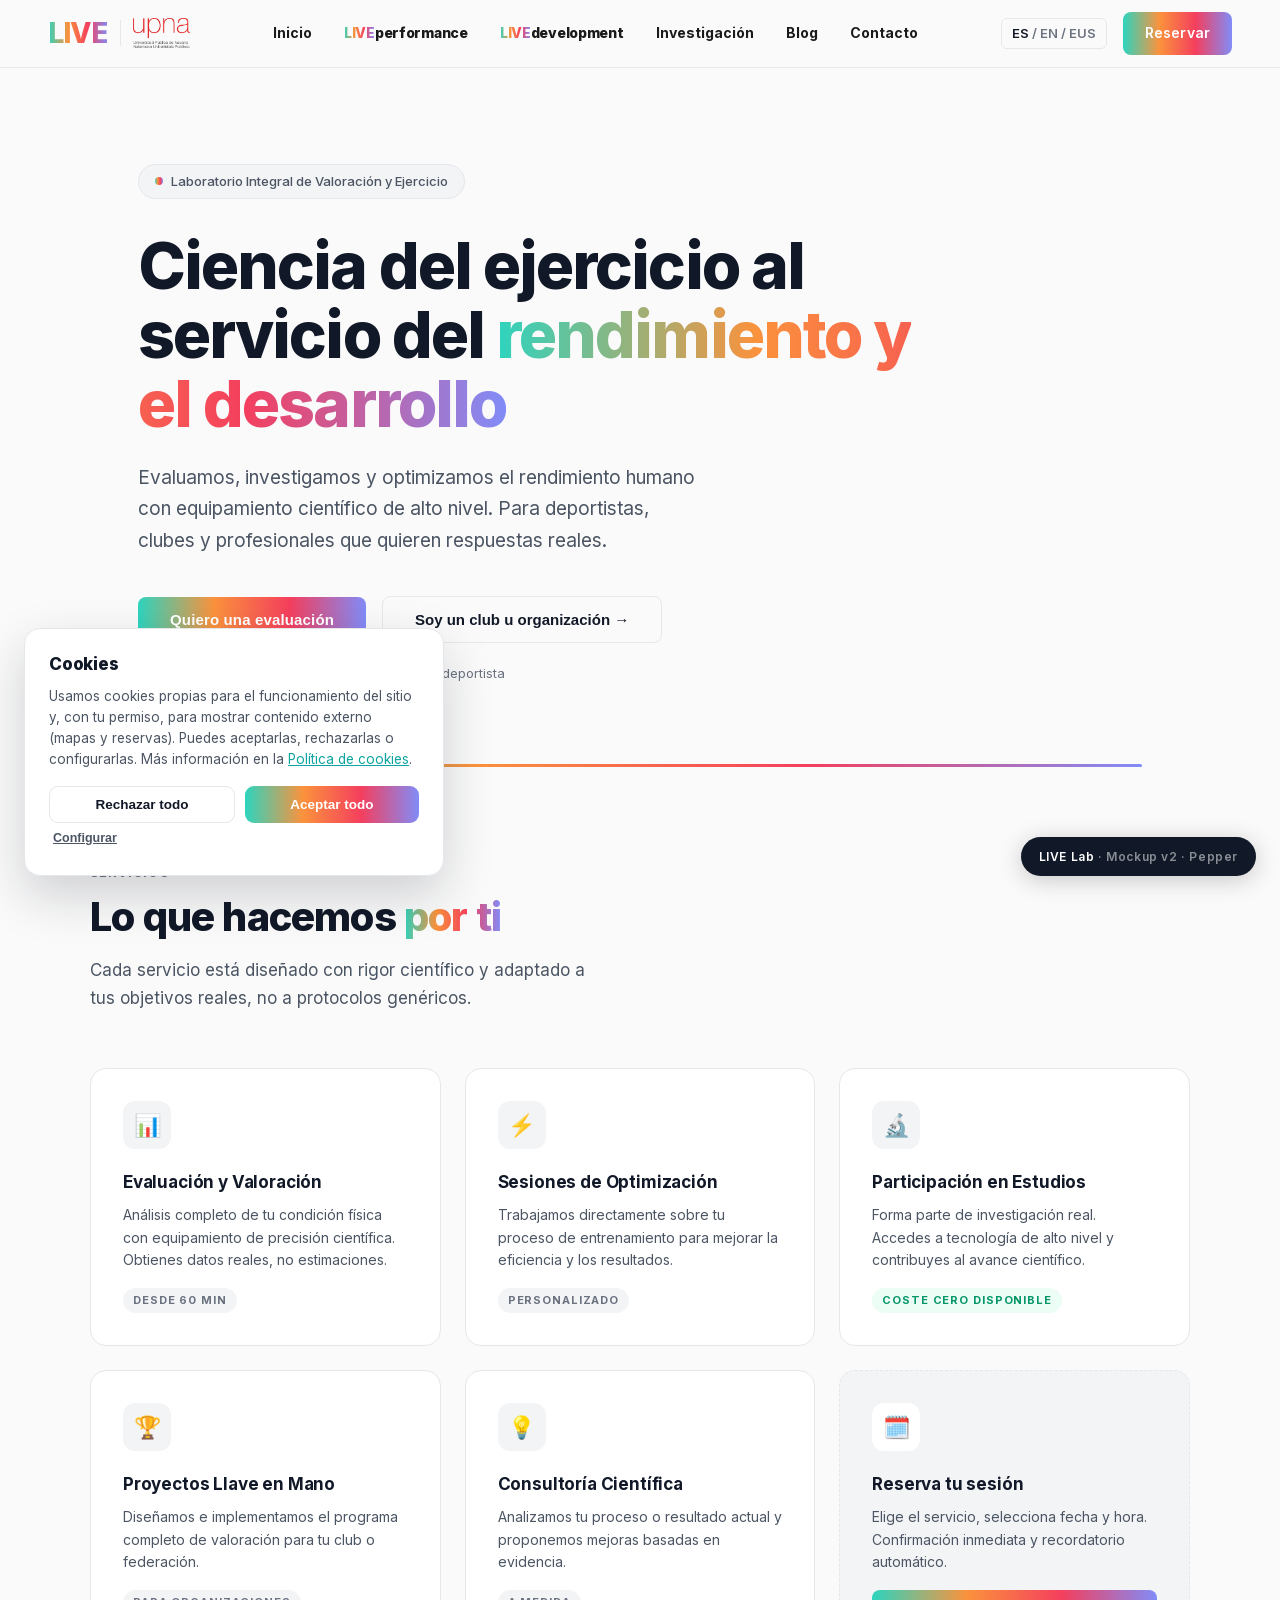
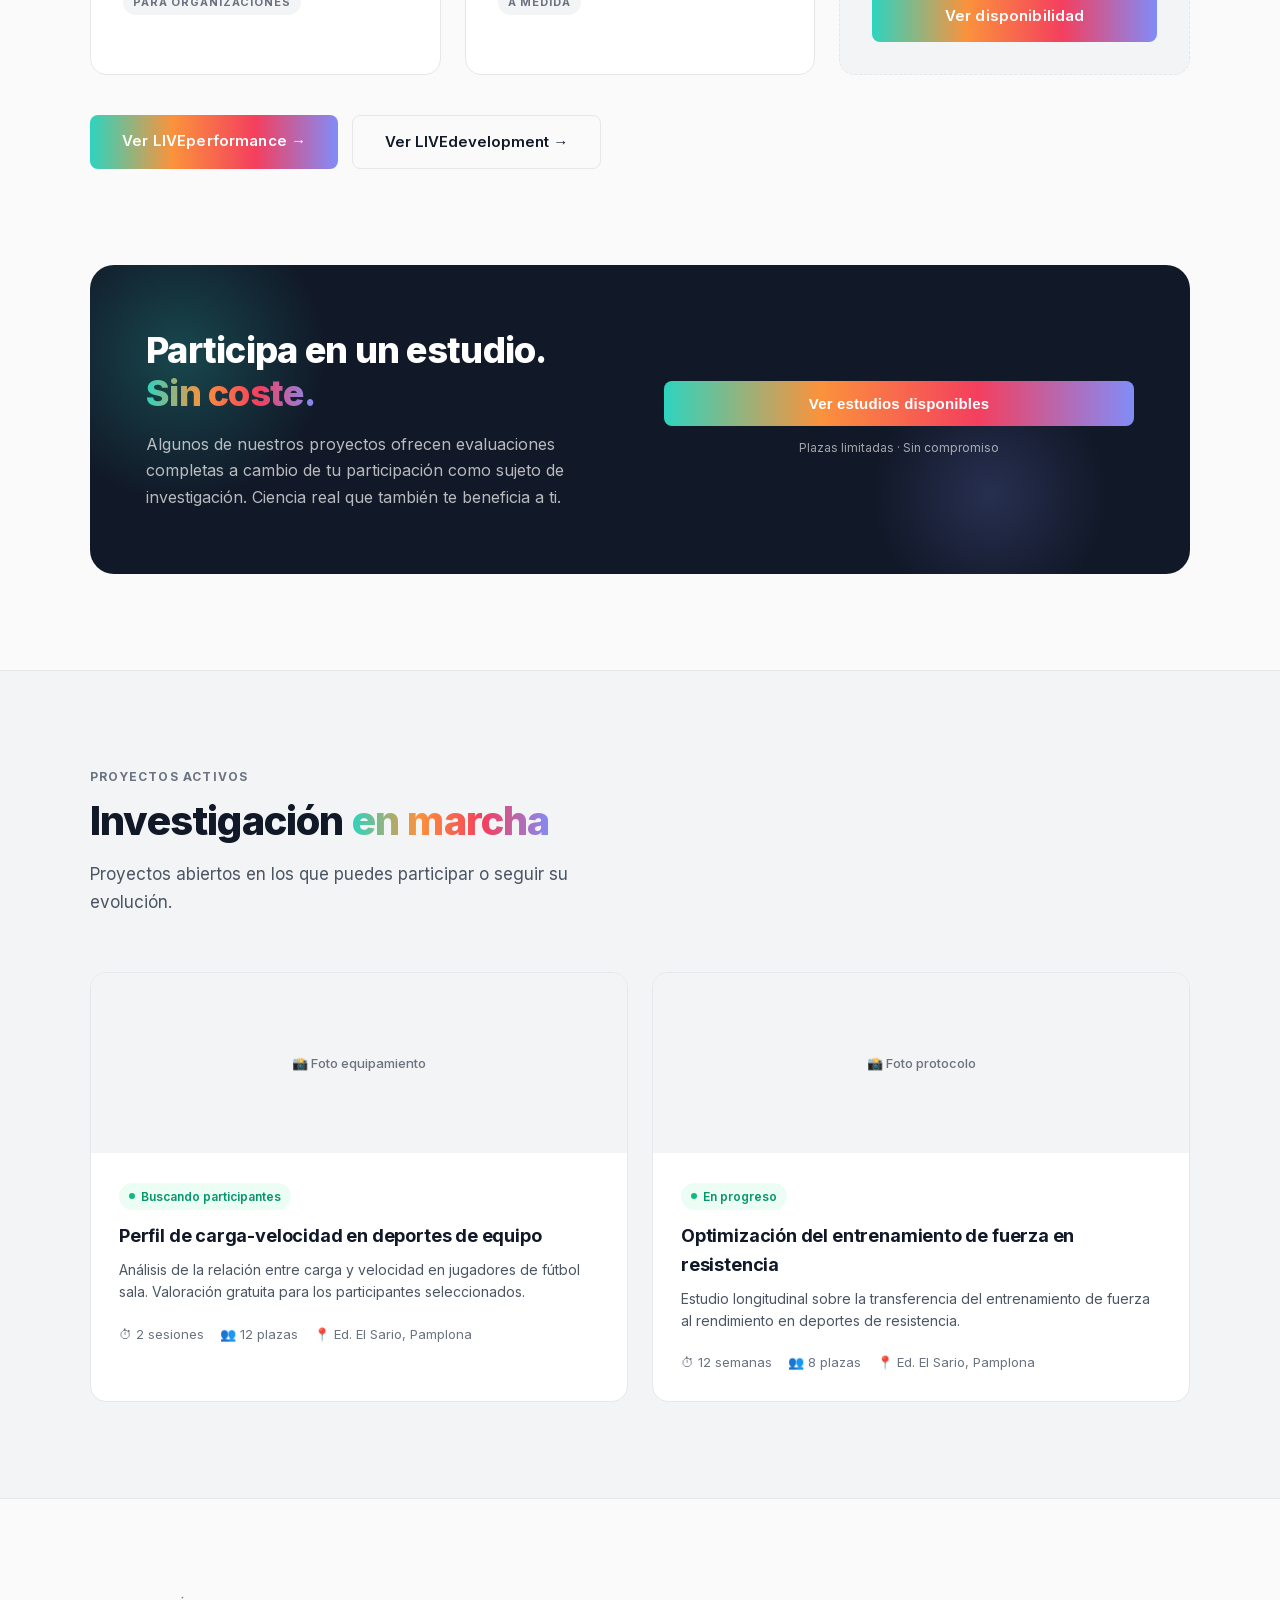
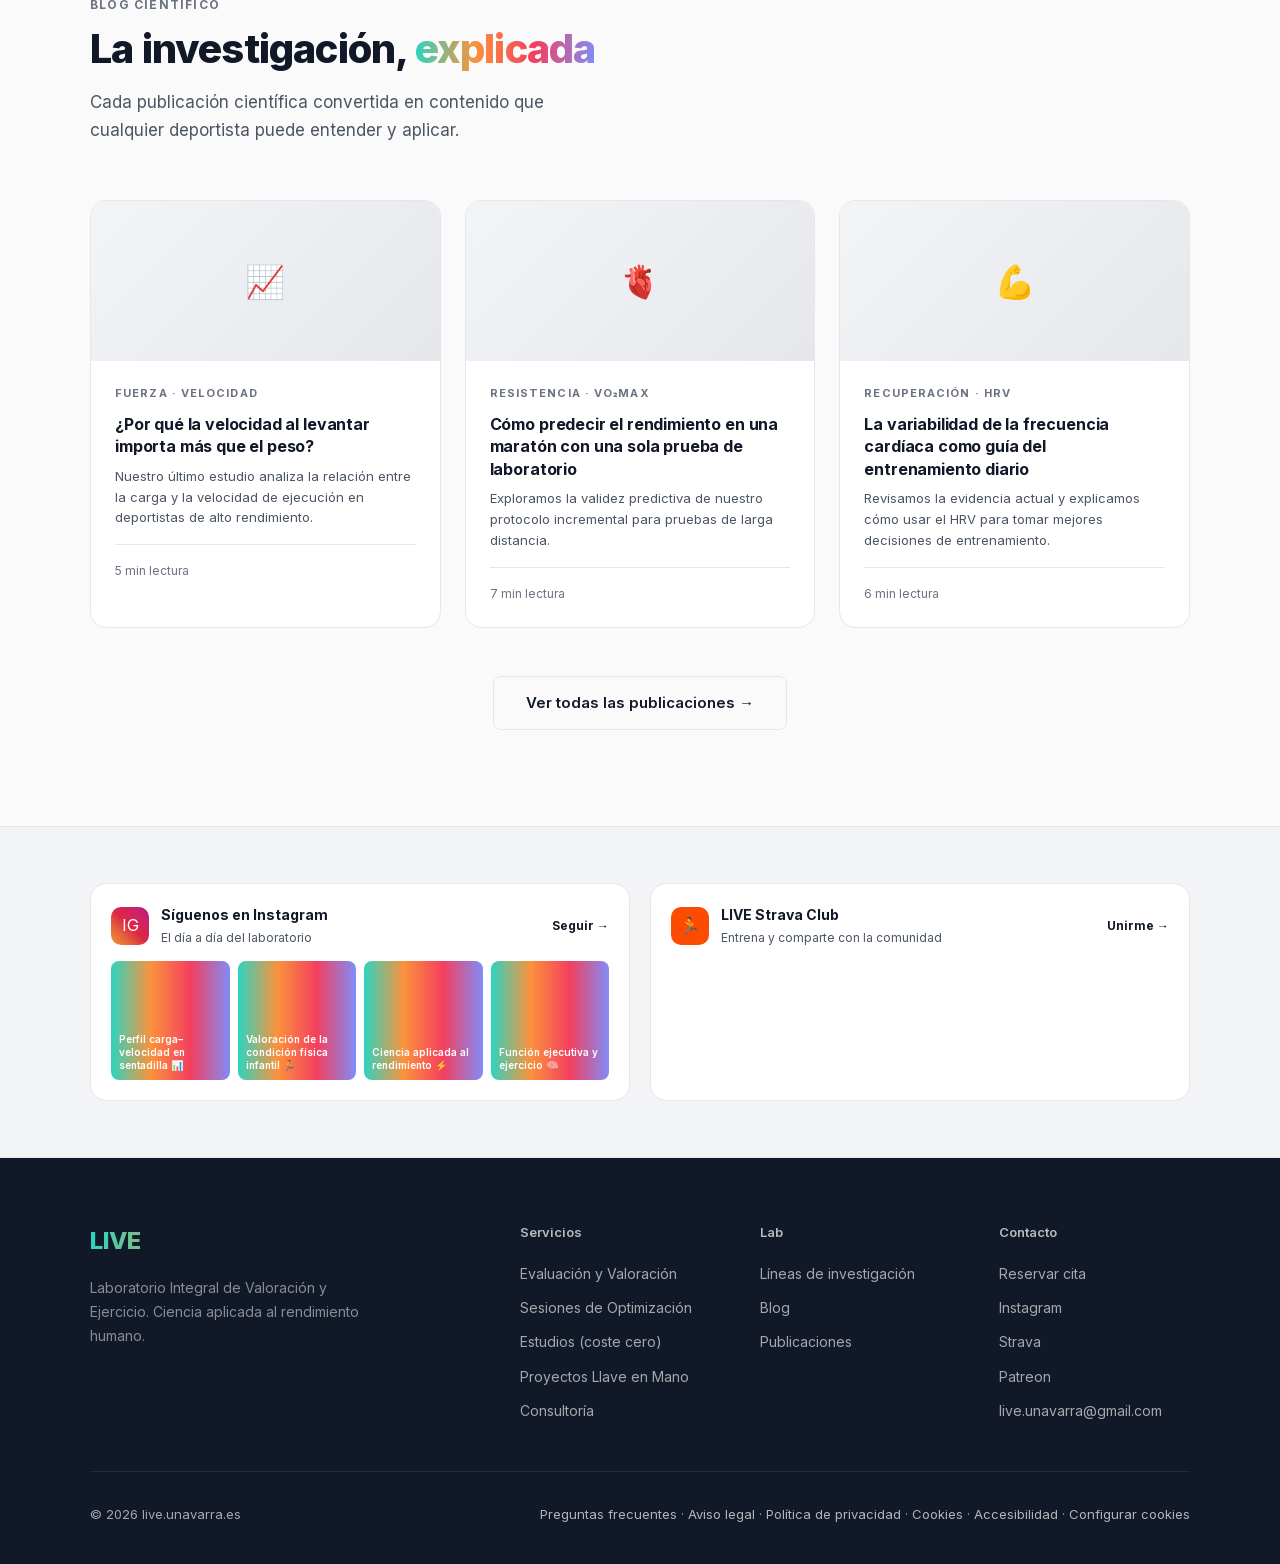
==== commit 10e59fb5: "fix: selector de idioma desconfigurado en nav móvil El botón Reservar usaba display:inline-block inl" ====
--- a/index.html
+++ b/index.html
@@ -156,6 +156,7 @@
     align-items: center;
     gap: 16px;
   }
+  .nav-book-mobile { display: none; }
   .lang-toggle {
     font-size: 13px;
     font-weight: 600;
@@ -165,6 +166,7 @@
     border: 1px solid var(--gray-100);
     border-radius: 6px;
     user-select: none;
+    white-space: nowrap;
   }
   .lang-toggle .active { color: var(--gray-900); }
   /* hamburger (mobile only) */
@@ -269,15 +271,26 @@
     max-width: 1100px;
     margin: 0 auto;
   }
-  /* ── INSTAGRAM FEED ── */
-  .ig-grid { display: grid; grid-template-columns: repeat(3, 1fr); gap: 16px; }
-  .ig-item { position: relative; aspect-ratio: 1/1; border-radius: 14px; overflow: hidden; display: block; background: var(--gray-100); text-decoration: none; }
+  /* ── SOCIAL (Instagram + Strava, compacto) ── */
+  .social-compact { padding: 56px 48px; }
+  .social-grid { display: grid; grid-template-columns: 1fr 1fr; gap: 20px; }
+  .social-card { background: #fff; border: 1px solid var(--gray-100); border-radius: 16px; padding: 20px; }
+  .social-card-head { display: flex; align-items: center; gap: 12px; }
+  .social-icon { width: 38px; height: 38px; border-radius: 10px; display: flex; align-items: center; justify-content: center; font-size: 16px; color: #fff; flex-shrink: 0; }
+  .social-ig .social-icon { background: linear-gradient(45deg, #f09433, #e6683c, #dc2743, #cc2366, #bc1888); }
+  .social-strava .social-icon { background: #FC4C02; }
+  .social-card-title { font-weight: 700; font-size: 14px; }
+  .social-card-sub { font-size: 12px; color: var(--gray-600); margin-top: 2px; }
+  .social-link { margin-left: auto; font-size: 12px; font-weight: 700; color: var(--gray-900); text-decoration: none; white-space: nowrap; }
+  .social-link:hover { text-decoration: underline; }
+  .ig-grid { display: grid; grid-template-columns: repeat(4, 1fr); gap: 8px; margin-top: 14px; }
+  .ig-item { position: relative; aspect-ratio: 1/1; border-radius: 8px; overflow: hidden; display: block; background: var(--gray-100); text-decoration: none; }
   .ig-item img { width: 100%; height: 100%; object-fit: cover; display: block; transition: transform .3s; }
   .ig-item:hover img { transform: scale(1.04); }
-  .ig-ph { width: 100%; height: 100%; display: flex; align-items: flex-end; padding: 16px; color: #fff; font-size: 13px; font-weight: 600; line-height: 1.4; background: var(--gradient); }
-  .ig-item .ig-cap { position: absolute; inset: 0; display: flex; align-items: flex-end; padding: 14px; font-size: 12px; line-height: 1.4; color: #fff; background: linear-gradient(to top, rgba(0,0,0,.55), rgba(0,0,0,0) 55%); opacity: 0; transition: opacity .2s; }
+  .ig-ph { width: 100%; height: 100%; display: flex; align-items: flex-end; padding: 8px; color: #fff; font-size: 10px; font-weight: 600; line-height: 1.3; background: var(--gradient); }
+  .ig-item .ig-cap { position: absolute; inset: 0; display: flex; align-items: flex-end; padding: 8px; font-size: 10px; line-height: 1.3; color: #fff; background: linear-gradient(to top, rgba(0,0,0,.55), rgba(0,0,0,0) 55%); opacity: 0; transition: opacity .2s; }
   .ig-item:hover .ig-cap { opacity: 1; }
-  @media (max-width: 560px) { .ig-grid { grid-template-columns: repeat(2, 1fr); } }
+  @media (max-width: 640px) { .social-grid { grid-template-columns: 1fr; } }
   .section-label {
     font-size: 12px;
     font-weight: 700;
@@ -625,6 +638,11 @@
   @media (max-width: 900px) {
     nav { padding: 0 24px; }
     .nav-toggle { display: flex; }
+    .nav-right .grad-btn { display: none !important; }
+    .nav-book-mobile { display: block; }
+    .nav-upna { height: 22px; }
+    .nav-right { gap: 8px; }
+    .lang-toggle { font-size: 11px; padding: 3px 6px; }
     .nav-links {
       position: absolute;
       top: 68px; left: 0; right: 0;
@@ -683,6 +701,7 @@
     <li><a href="development.html" class="nav-brand"><span class="grad-text">LIVE</span><span class="sfx">development</span></a></li>    <li><a href="#proyectos" data-i18n="nav.research">Investigación</a></li>
     <li><a href="#blog" data-i18n="nav.blog">Blog</a></li>
     <li><a href="contacto.html" data-i18n="nav.contact">Contacto</a></li>
+    <li class="nav-book-mobile"><a href="reservas.html" data-i18n="nav.book">Reservar</a></li>
   </ul>
   <div class="nav-right">
     <div class="lang-toggle" id="langToggle" title="Cambiar idioma / Switch language">
@@ -862,15 +881,31 @@
   </div>
 </section>
 
-<!-- INSTAGRAM FEED -->
-<section id="instagram" style="background: var(--gray-50); border-top: 1px solid var(--gray-100); border-bottom: 1px solid var(--gray-100);">
+<!-- SOCIAL: Instagram + Strava -->
+<section id="social" class="social-compact" style="background: var(--gray-50); border-top: 1px solid var(--gray-100); border-bottom: 1px solid var(--gray-100);">
   <div class="section-inner">
-    <div class="section-label" data-i18n="ig.label">Instagram</div>
-    <div class="section-title" data-i18n="ig.title">El día a día del <span class="grad-text">laboratorio</span></div>
-    <div class="section-sub" data-i18n="ig.sub">Valoraciones, ciencia aplicada y novedades. Síguenos para no perderte nada.</div>
-    <div class="ig-grid" id="ig-grid"></div>
-    <div style="margin-top: 32px;">
-      <a class="grad-btn" id="ig-follow" href="https://instagram.com/live.lab" target="_blank" rel="noopener" style="display:inline-block; text-decoration:none;" data-i18n="ig.follow">Seguir en Instagram →</a>
+    <div class="social-grid">
+      <div class="social-card social-ig" id="ig-card">
+        <div class="social-card-head">
+          <span class="social-icon">IG</span>
+          <div>
+            <div class="social-card-title" data-i18n="ig.title2">Síguenos en Instagram</div>
+            <div class="social-card-sub" data-i18n="ig.sub2">El día a día del laboratorio</div>
+          </div>
+          <a class="social-link" id="ig-follow" href="https://instagram.com/live.lab" target="_blank" rel="noopener" data-i18n="ig.follow2">Seguir →</a>
+        </div>
+        <div class="ig-grid" id="ig-grid"></div>
+      </div>
+      <div class="social-card social-strava">
+        <div class="social-card-head">
+          <span class="social-icon">🏃</span>
+          <div>
+            <div class="social-card-title" data-i18n="strava.title">LIVE Strava Club</div>
+            <div class="social-card-sub" data-i18n="strava.sub">Entrena y comparte con la comunidad</div>
+          </div>
+          <a class="social-link" href="https://www.strava.com/clubs/liveunavarra" target="_blank" rel="noopener" data-i18n="strava.join">Unirme →</a>
+        </div>
+      </div>
     </div>
   </div>
 </section>
@@ -905,7 +940,8 @@
         <h4 data-i18n="nav.contact">Contacto</h4>
         <ul>
           <li data-i18n="foot.book">Reservar cita</li>
-          <li>Instagram</li>
+          <li><a href="https://instagram.com/live.lab" target="_blank" rel="noopener">Instagram</a></li>
+          <li><a href="https://www.strava.com/clubs/liveunavarra" target="_blank" rel="noopener">Strava</a></li>
           <li>Patreon</li>
           <li><a href="mailto:live.unavarra@gmail.com">live.unavarra@gmail.com</a></li>
         </ul>
@@ -940,7 +976,8 @@
       "serv.5.h":"Aholkularitza Zientifikoa", "serv.5.p":"Zure prozesu edo emaitza egungoa aztertzen dugu eta ebidentzian oinarritutako hobekuntzak proposatzen ditugu.", "serv.5.tag":"Neurrira",
       "serv.6.h":"Erreserbatu zure saioa", "serv.6.p":"Aukeratu zerbitzua, hautatu data eta ordua. Berrespen berehalakoa eta gogorarazpen automatikoa.", "serv.6.btn":"Eskuragarritasuna ikusi",
       "serv.cta1":"LIVEperformance ikusi →", "serv.cta2":"LIVEdevelopment ikusi →",
-      "ig.label":"Instagram", "ig.title":"Laborategiko <span class=\"grad-text\">eguneroko</span> bizitza", "ig.sub":"Balorazioak, zientzia aplikatua eta berriak. Jarraitu guri ezer galdu nahi ez baduzu.", "ig.follow":"Instagramen jarraitu →",
+      "ig.title2":"Jarraitu gu Instagramen", "ig.sub2":"Laborategiko eguneroko bizitza", "ig.follow2":"Jarraitu →",
+      "strava.title":"LIVE Strava Club", "strava.sub":"Entrenatu eta partekatu komunitatearekin", "strava.join":"Sartu →",
       "zero.h":"Ikerketa batean parte hartu.<br><span class=\"grad-text\">Kosturik gabe.</span>",
       "zero.p":"Gure proiektu batzuek balorazio osoak eskaintzen dituzte zure parte-hartzearen truke ikerketako subjektu gisa. Zuri ere onura ekartzen dizun benetako zientzia.",
       "zero.btn":"Eskuragarri dauden ikerketak ikusi", "zero.small":"Leku mugatuak · Konpromisorik gabe",
@@ -980,7 +1017,8 @@
       "serv.5.h":"Scientific Consulting", "serv.5.p":"We analyse your current process or results and propose evidence-based improvements.", "serv.5.tag":"Bespoke",
       "serv.6.h":"Book your session", "serv.6.p":"Choose the service, pick a date and time. Instant confirmation and an automatic reminder.", "serv.6.btn":"See availability",
       "serv.cta1":"See LIVEperformance →", "serv.cta2":"See LIVEdevelopment →",
-      "ig.label":"Instagram", "ig.title":"Inside the <span class=\"grad-text\">lab</span>", "ig.sub":"Assessments, applied science and updates. Follow us so you don't miss a thing.", "ig.follow":"Follow on Instagram →",
+      "ig.title2":"Follow us on Instagram", "ig.sub2":"Inside the lab", "ig.follow2":"Follow →",
+      "strava.title":"LIVE Strava Club", "strava.sub":"Train and share with the community", "strava.join":"Join →",
       "zero.h":"Join a study.<br><span class=\"grad-text\">At no cost.</span>",
       "zero.p":"Some of our projects offer complete assessments in exchange for your participation as a research subject. Real science that benefits you too.",
       "zero.btn":"See available studies", "zero.small":"Limited spots · No commitment",
